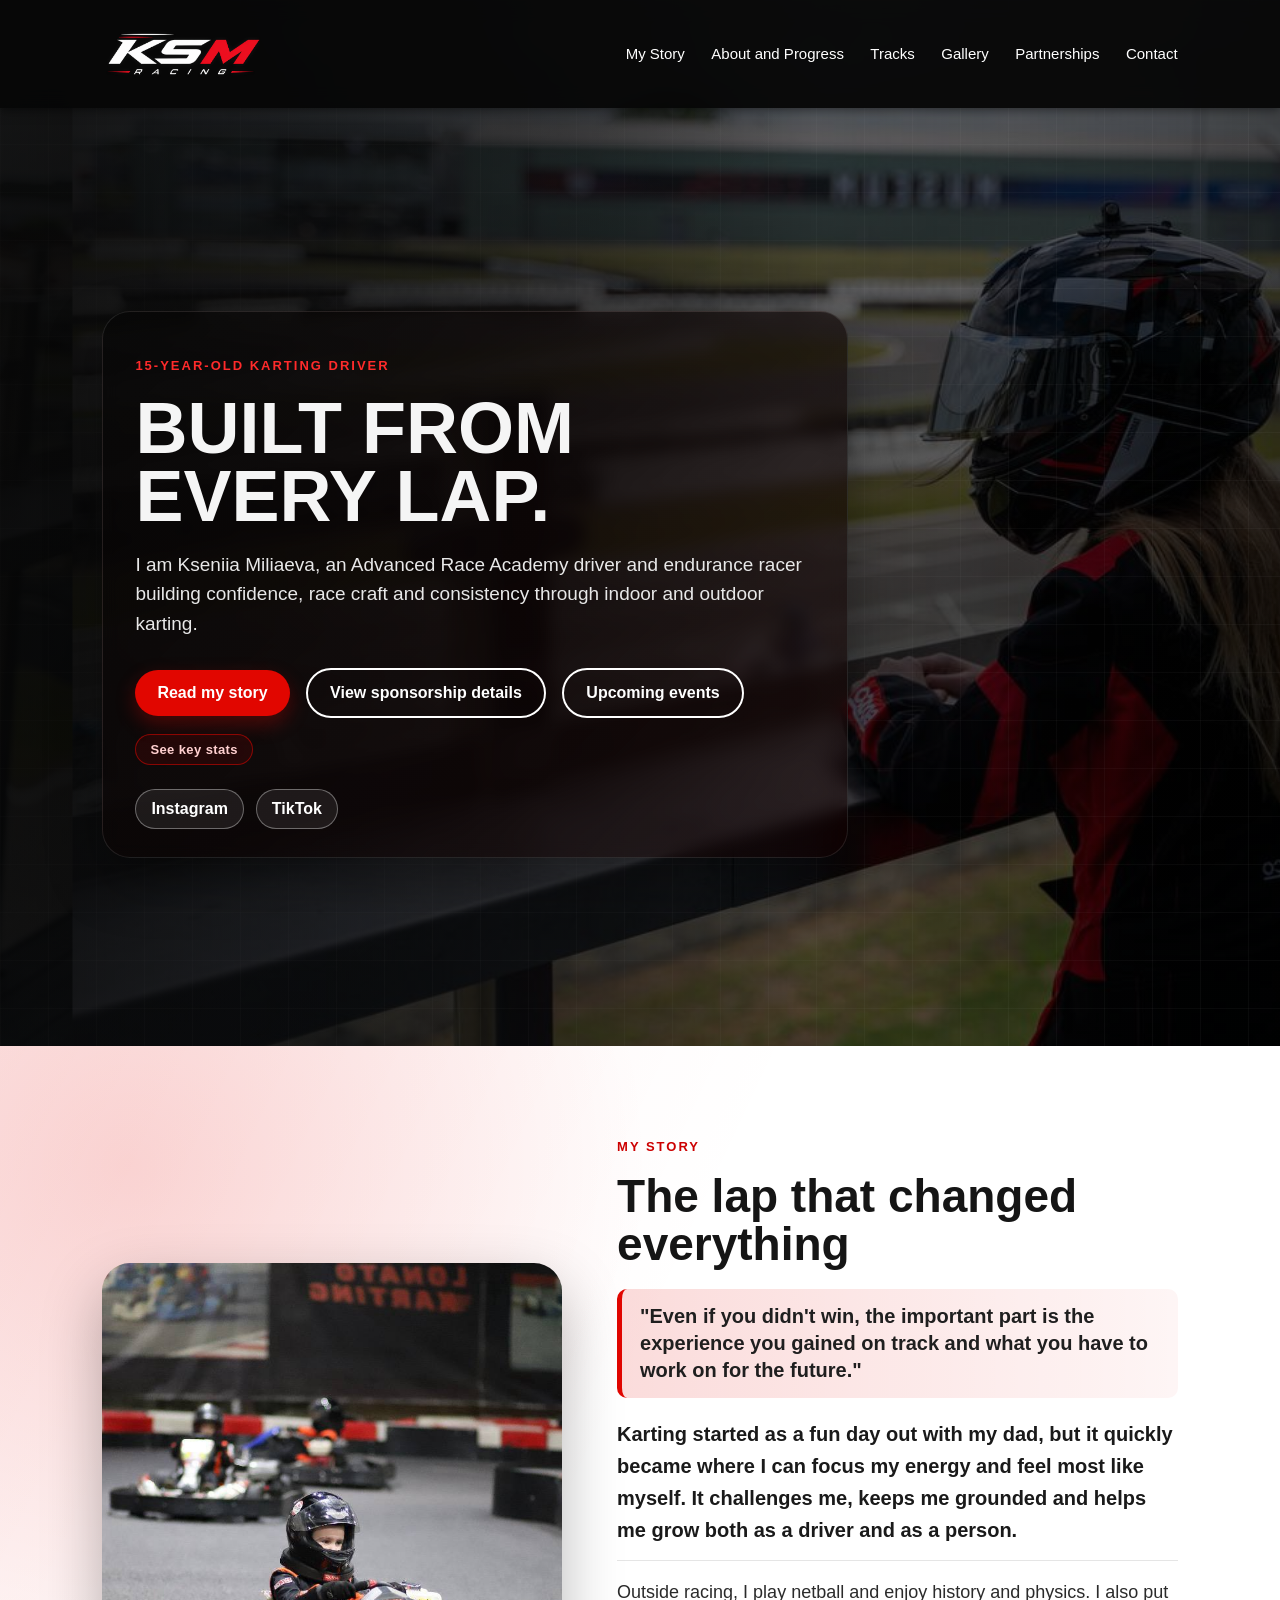
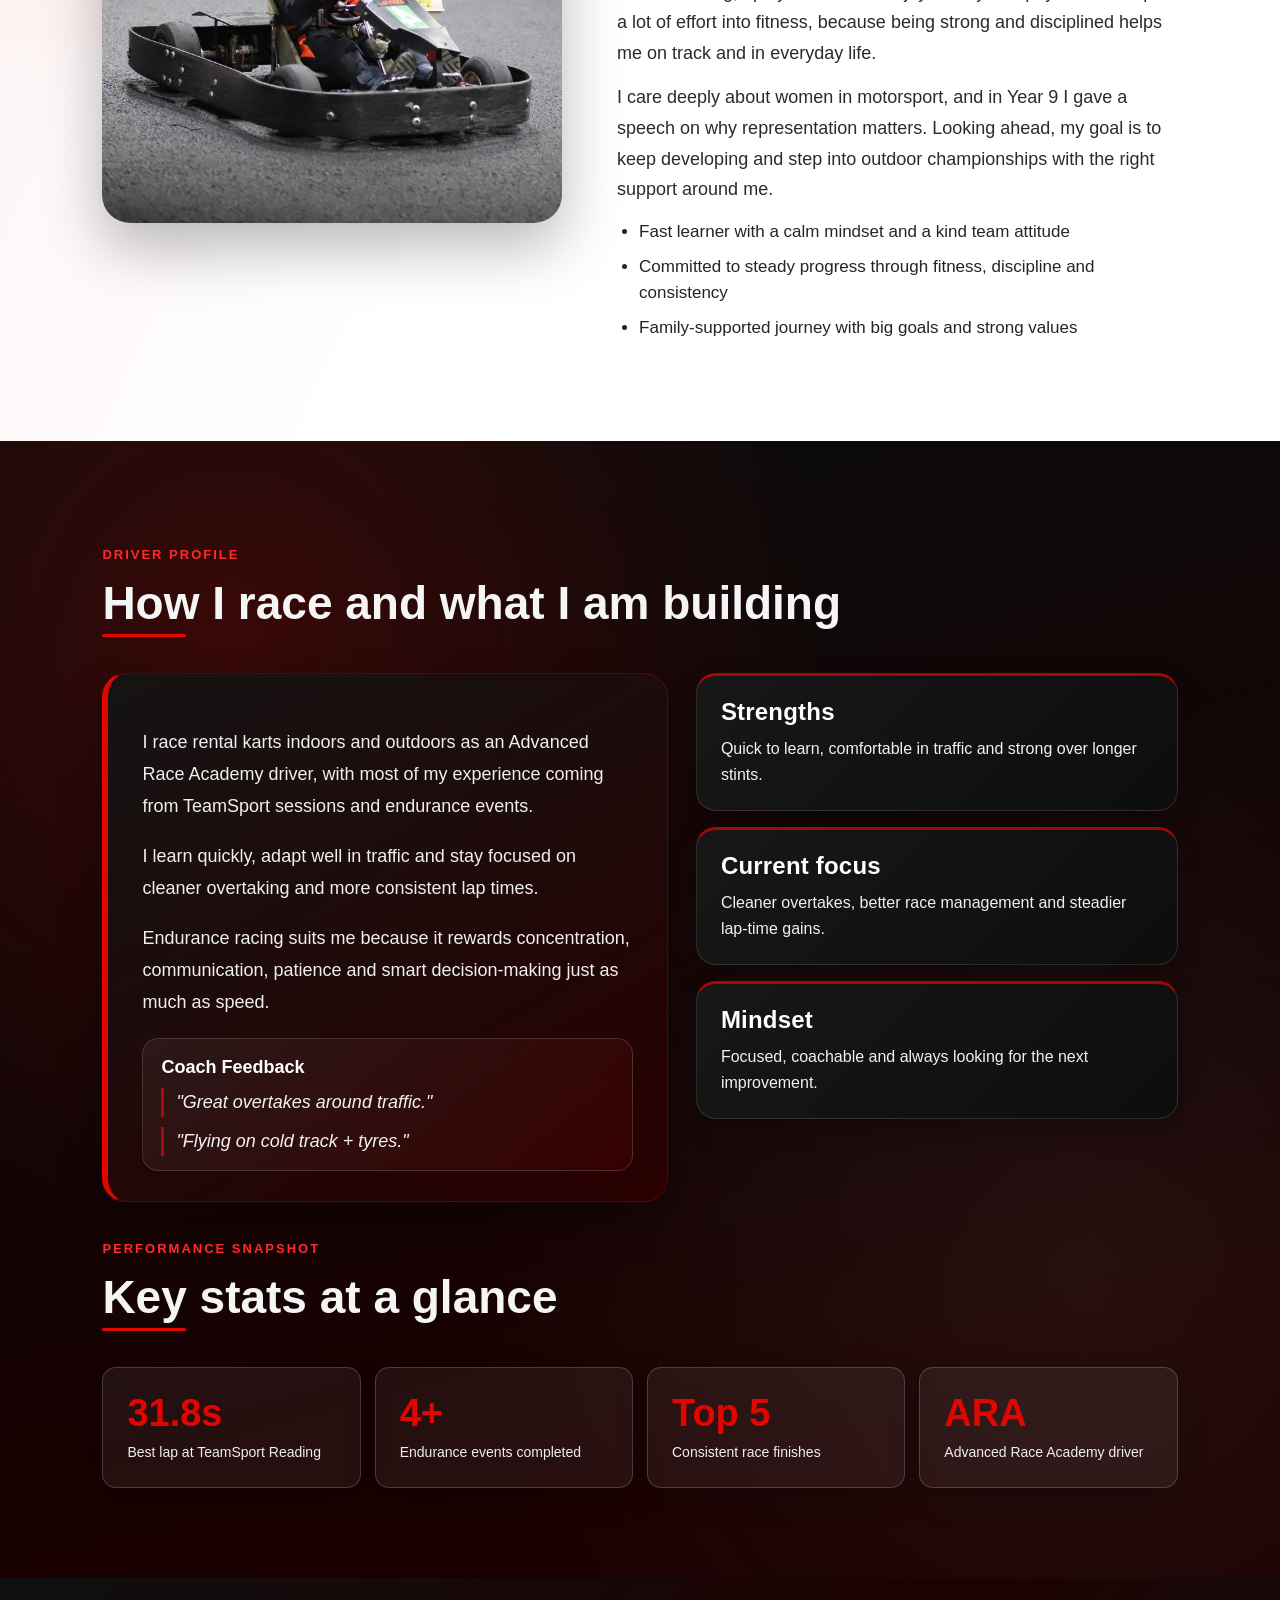
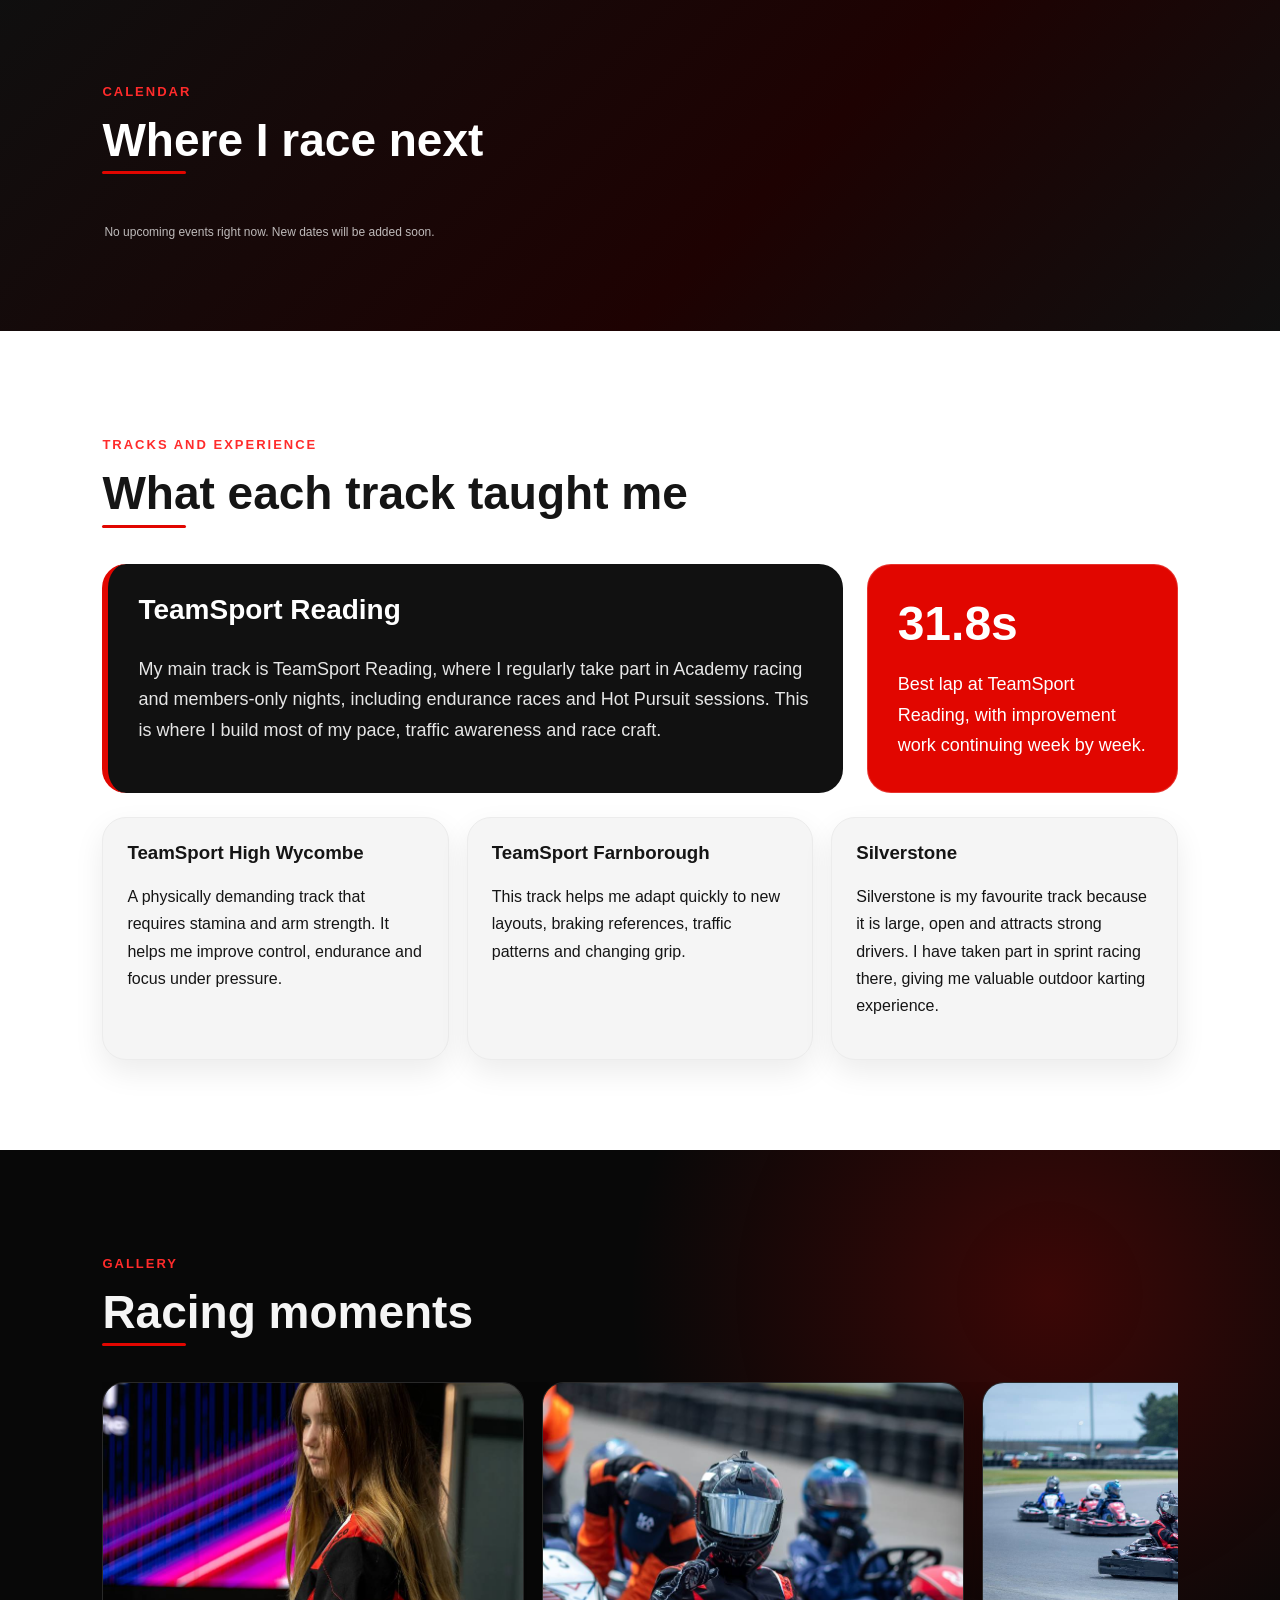
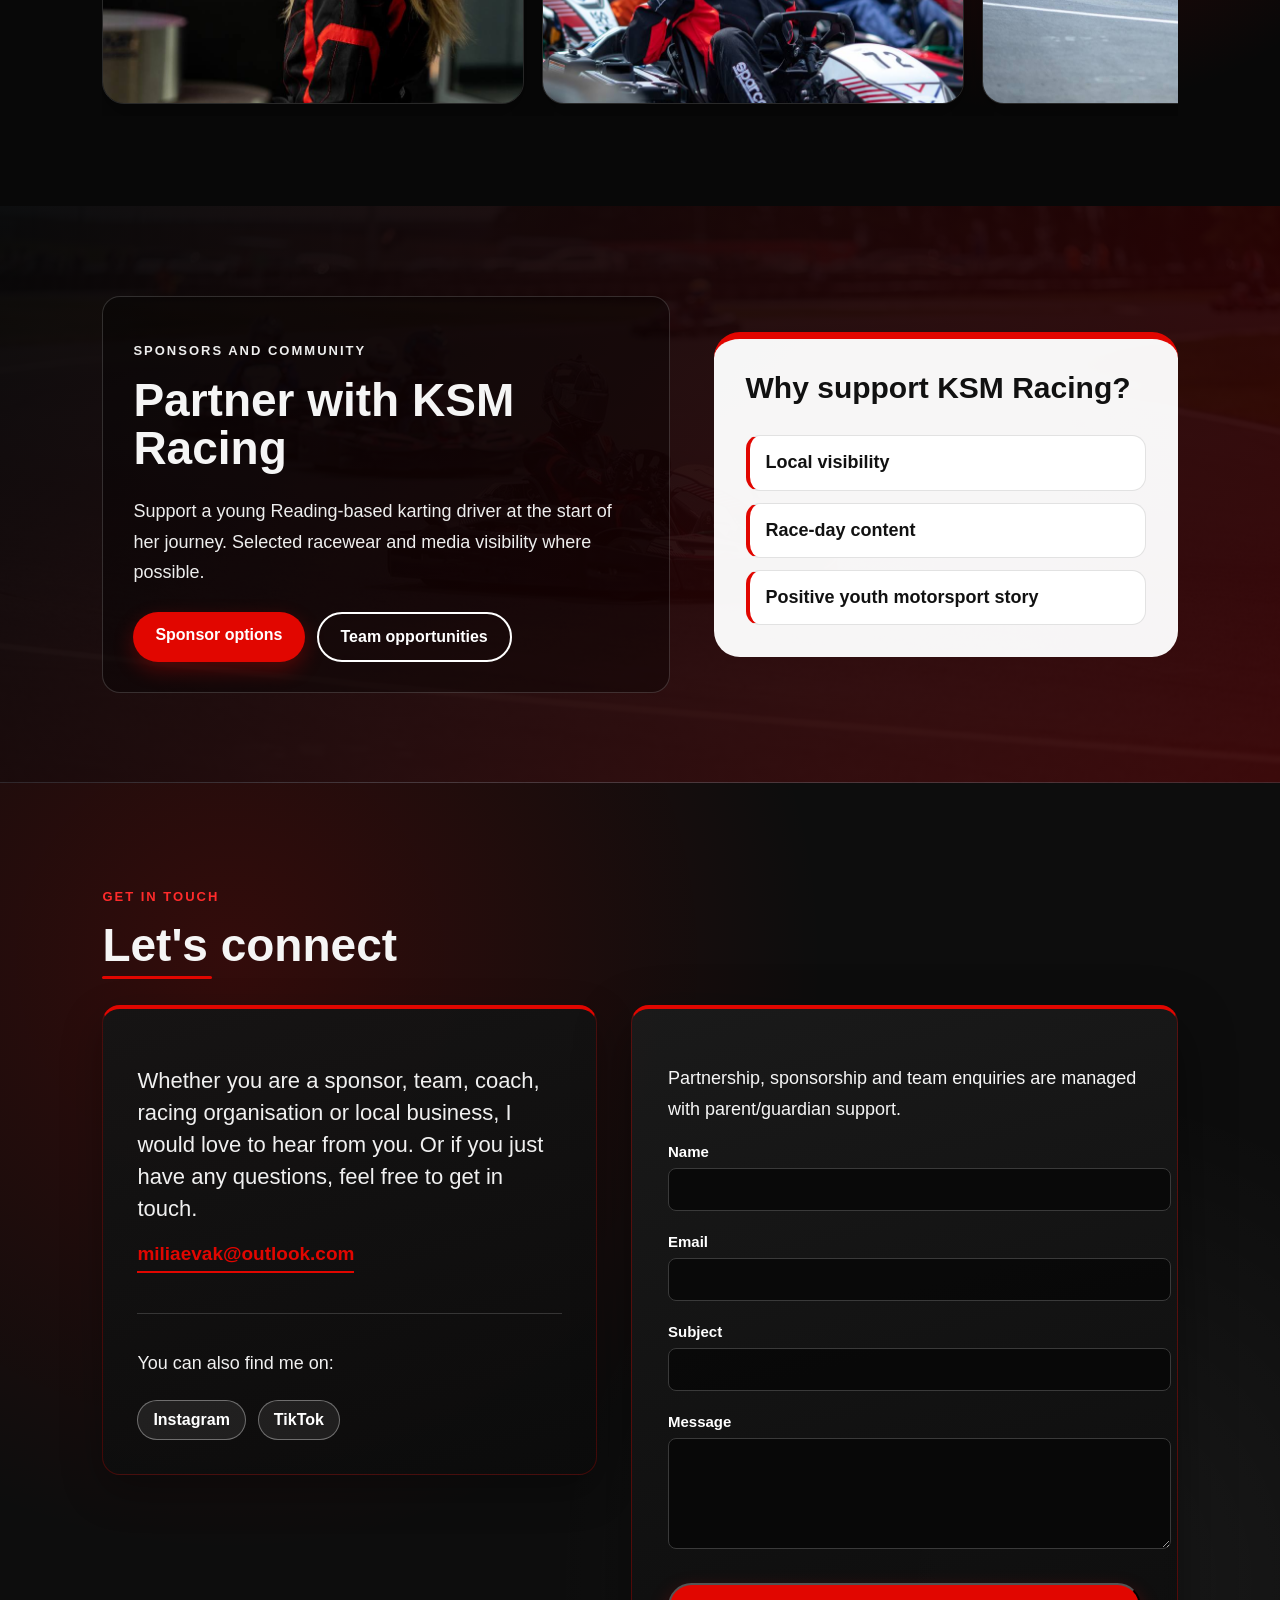
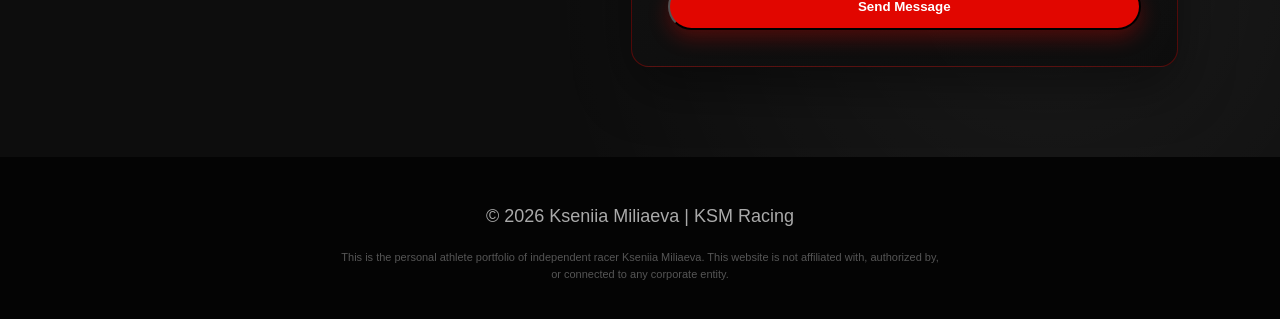
==== index.html @ 84696a50 "Add fallback stats anchor for key stats button" ====
<!DOCTYPE html>
<html lang="en">
<head>
  <meta charset="UTF-8">
  <meta name="viewport" content="width=device-width, initial-scale=1.0">
  <meta name="description" content="Kseniia Miliaeva (KSM Racing) - 15-year-old karting driver focused on race craft, endurance performance, and long-term progression.">
  <meta property="og:title" content="Kseniia Miliaeva | KSM Racing">
  <meta property="og:description" content="Advanced Race Academy driver and endurance racer. Explore story, stats, gallery, and sponsorship opportunities.">
  <meta property="og:type" content="website">
  <meta property="og:image" content="Images - Copy/racing3.jpg">
  <meta name="twitter:card" content="summary_large_image">
  <meta name="twitter:title" content="Kseniia Miliaeva | KSM Racing">
  <meta name="twitter:description" content="Advanced Race Academy driver and endurance racer.">
  <meta name="twitter:image" content="Images - Copy/racing3.jpg">
  <link rel="icon" href="image.png" type="image/png">
  <link rel="apple-touch-icon" href="image.png">
  <title>Kseniia Miliaeva | KSM Racing</title>
  <link rel="stylesheet" href="personal-style-option2.css">
</head>
<body id="top">

  <header class="hero">
    <nav class="navbar">
      <a class="logo" href="/" aria-label="Back to top">
        <img src="Images - Copy/logo.png" alt="KSM Racing logo">
      </a>

      <div class="nav-links">
        <a href="#story">My Story</a>
        <a href="#driver">About and Progress</a>
        <a href="#tracks">Tracks</a>
        <a href="#gallery">Gallery</a>
        <a href="#sponsors">Partnerships</a>
        <a href="#contact">Contact</a>
      </div>
    </nav>

    <section class="hero-inner">
      <div class="hero-copy">
        <p class="eyebrow">15-year-old karting driver</p>
        <h1>Built from every lap.</h1>

        <p class="hero-text">
          I am Kseniia Miliaeva, an Advanced Race Academy driver and endurance racer
          building confidence, race craft and consistency through indoor and outdoor karting.
        </p>

        <div class="hero-actions">
          <a href="#story" class="btn btn-red">Read my story</a>
          <a href="/sponsorship.html" class="btn btn-outline">View sponsorship details</a>
          <a href="#events" class="btn btn-outline">Upcoming events</a>
        </div>

        <a href="#driver" class="stats-scroll-hint" aria-label="Jump to key stats">
          See key stats
        </a>

        <div class="social-links">
          <a href="https://www.instagram.com/ksm.racing23?igsh=eDhnaWV0NGVzeXE%3D&amp;utm_source=qr" target="_blank" rel="noopener noreferrer">Instagram</a>
          <a href="https://vt.tiktok.com/ZSCd4XSRf/" target="_blank" rel="noopener noreferrer">TikTok</a>
        </div>
      </div>
    </section>
  </header>

  <main>

    <section id="story" class="story-section">
      <div class="story-image">
        <img src="Images - Copy/child-kart.jpg" alt="Kseniia in a go kart as a child">
      </div>

      <div class="story-text">
        <p class="section-label">My Story</p>
        <h2>The lap that changed everything</h2>

        <blockquote class="story-quote">
          "Even if you didn't win, the important part is the experience you gained on track and what you have to work on for the future."
        </blockquote>

        <p class="story-lead">
          Karting started as a fun day out with my dad, but it quickly became where I can
          focus my energy and feel most like myself. It challenges me, keeps me grounded and
          helps me grow both as a driver and as a person.
        </p>

        <p>
          Outside racing, I play netball and enjoy history and physics. I also put a lot of
          effort into fitness, because being strong and disciplined helps me on track and in
          everyday life.
        </p>

        <p>
          I care deeply about women in motorsport, and in Year 9 I gave a speech on why
          representation matters. Looking ahead, my goal is to keep developing and step into
          outdoor championships with the right support around me.
        </p>

        <ul class="story-points">
          <li>Fast learner with a calm mindset and a kind team attitude</li>
          <li>Committed to steady progress through fitness, discipline and consistency</li>
          <li>Family-supported journey with big goals and strong values</li>
        </ul>
      </div>
    </section>

    <div id="stats" aria-hidden="true"></div>

    <section id="driver" class="driver-section">
      <div class="section-heading">
        <p class="section-label">Driver Profile</p>
        <h2>How I race and what I am building</h2>
      </div>

      <div class="driver-layout">
        <div class="driver-main">
          <p>
            I race rental karts indoors and outdoors as an Advanced Race Academy driver,
            with most of my experience coming from TeamSport sessions and endurance events.
          </p>

          <p>
            I learn quickly, adapt well in traffic and stay focused on cleaner overtaking
            and more consistent lap times.
          </p>

          <p>
            Endurance racing suits me because it rewards concentration, communication,
            patience and smart decision-making just as much as speed.
          </p>

          <div class="coach-feedback">
            <h3>Coach Feedback</h3>
            <p>"Great overtakes around traffic."</p>
            <p>"Flying on cold track + tyres."</p>
          </div>
        </div>

        <div class="driver-cards">
          <div class="driver-card">
            <h3>Strengths</h3>
            <p>Quick to learn, comfortable in traffic and strong over longer stints.</p>
          </div>

          <div class="driver-card">
            <h3>Current focus</h3>
            <p>Cleaner overtakes, better race management and steadier lap-time gains.</p>
          </div>

          <div class="driver-card">
            <h3>Mindset</h3>
            <p>Focused, coachable and always looking for the next improvement.</p>
          </div>
        </div>
      </div>

      <div class="driver-stats">
        <div class="section-heading">
          <p class="section-label">Performance Snapshot</p>
          <h2>Key stats at a glance</h2>
        </div>

        <div class="stats-grid">
          <div class="stat-card">
            <span>31.8s</span>
            <p>Best lap at TeamSport Reading</p>
          </div>

          <div class="stat-card">
            <span>4+</span>
            <p>Endurance events completed</p>
          </div>

          <div class="stat-card">
            <span>Top 5</span>
            <p>Consistent race finishes</p>
          </div>

          <div class="stat-card">
            <span>ARA</span>
            <p>Advanced Race Academy driver</p>
          </div>
        </div>
      </div>

    </section>

    <section id="events" class="events-section">
      <div class="section-heading">
        <p class="section-label">Calendar</p>
        <h2>Where I race next</h2>
      </div>

      <div class="events-grid">
        <article class="event-card" data-event-date="2026-06-28">
          <p class="event-meta">28 June 2026 | TeamSport Reading</p>
          <h3>Race Academy Session</h3>
          <p>Morning session.</p>
        </article>
      </div>

      <p class="events-note">Note: Race activity is paused from late July until late August due to a busy period.</p>
    </section>

    <section id="tracks" class="tracks-section">
      <div class="section-heading">
        <p class="section-label">Tracks and Experience</p>
        <h2>What each track taught me</h2>
      </div>

      <div class="track-feature">
        <div class="track-text">
          <h3>TeamSport Reading</h3>
          <p>
            My main track is TeamSport Reading, where I regularly take part in Academy racing
            and members-only nights, including endurance races and Hot Pursuit sessions.
            This is where I build most of my pace, traffic awareness and race craft.
          </p>
        </div>

        <div class="track-highlight">
          <span>31.8s</span>
          <p>Best lap at TeamSport Reading, with improvement work continuing week by week.</p>
        </div>
      </div>

      <div class="track-grid">
        <div class="track-card">
          <h3>TeamSport High Wycombe</h3>
          <p>
            A physically demanding track that requires stamina and arm strength. It helps me
            improve control, endurance and focus under pressure.
          </p>
        </div>

        <div class="track-card">
          <h3>TeamSport Farnborough</h3>
          <p>
            This track helps me adapt quickly to new layouts, braking references,
            traffic patterns and changing grip.
          </p>
        </div>

        <div class="track-card">
          <h3>Silverstone</h3>
          <p>
            Silverstone is my favourite track because it is large, open and attracts strong
            drivers. I have taken part in sprint racing there, giving me valuable outdoor
            karting experience.
          </p>
        </div>
      </div>
    </section>

    <section id="gallery" class="gallery-section">
      <div class="section-heading">
        <p class="section-label">Gallery</p>
        <h2>Racing moments</h2>
      </div>

      <div class="gallery-shell">
        <button class="gallery-arrow gallery-arrow-left" type="button" aria-label="Previous racing photo">&#10094;</button>

        <div class="gallery-layout" id="gallery-track">
        <figure>
          <img src="Images - Copy/standing.jpg" alt="Kseniia standing in racing gear">
        </figure>

        <figure>
          <img src="Images - Copy/number-one.jpg" alt="Kseniia showing number one with visor down">
        </figure>

        <figure>
          <img src="Images - Copy/driving.jpg" alt="Kseniia driving a kart">
        </figure>

        <figure>
          <img src="Images - Copy/helmet-profile.jpg" alt="Kseniia wearing a racing helmet">
        </figure>

        <figure>
          <img src="Images - Copy/focused-kart.jpg" alt="Kseniia focused in a kart before racing">
        </figure>

        <figure>
          <img src="Images - Copy/racing3.jpg" alt="Kseniia racing on track">
        </figure>

        <figure>
          <img src="Images - Copy/on-track2.jpg" alt="Kseniia racing on track in another moment">
        </figure>

        <figure>
          <img src="Images - Copy/tyre-perspective.jpg" alt="Kseniia sitting in a kart from tyre perspective">
        </figure>

        </div>

        <button class="gallery-arrow gallery-arrow-right" type="button" aria-label="Next racing photo">&#10095;</button>
      </div>
    </section>

    <div id="gallery-lightbox" class="lightbox" hidden aria-hidden="true">
      <button id="lightbox-close" class="lightbox-close" type="button" aria-label="Close photo view">&times;</button>
      <button id="lightbox-prev" class="lightbox-nav lightbox-prev" type="button" aria-label="Previous photo">&#10094;</button>
      <img id="lightbox-image" src="" alt="Expanded gallery photo">
      <button id="lightbox-next" class="lightbox-nav lightbox-next" type="button" aria-label="Next photo">&#10095;</button>
    </div>

    <section id="sponsors" class="sponsor-section">
      <div class="sponsor-text">
        <p class="section-label">Sponsors and Community</p>
        <h2>Partner with KSM Racing</h2>

        <p>
          Support a young Reading-based karting driver at the start of her journey.
          Selected racewear and media visibility where possible.
        </p>

        <div class="sponsor-actions">
          <a href="/sponsorship.html" class="btn btn-red">Sponsor options</a>
          <a href="/team-info.html" class="btn btn-outline">Team opportunities</a>
        </div>
      </div>

      <div class="sponsor-benefits">
        <h3>Why support KSM Racing?</h3>
        <div class="supporter-cards">
          <article class="supporter-card">Local visibility</article>
          <article class="supporter-card">Race-day content</article>
          <article class="supporter-card">Positive youth motorsport story</article>
        </div>
      </div>
    </section>

    <section id="contact" class="contact-section">
      <div class="section-heading">
        <p class="section-label">Get in touch</p>
        <h2>Let's connect</h2>
      </div>

      <div class="contact-container">
        <div class="contact-info">
          <p>Whether you are a sponsor, team, coach, racing organisation or local business, I would love to hear from you. Or if you just have any questions, feel free to get in touch.</p>
          <a href="mailto:miliaevak@outlook.com" class="email-link">miliaevak@outlook.com</a>
          
          <div class="contact-social">
            <p>You can also find me on:</p>
            <div class="social-links">
              <a href="https://www.instagram.com/ksm.racing23?igsh=eDhnaWV0NGVzeXE%3D&amp;utm_source=qr" target="_blank" rel="noopener noreferrer">Instagram</a>
              <a href="https://vt.tiktok.com/ZSCd4XSRf/" target="_blank" rel="noopener noreferrer">TikTok</a>
            </div>
          </div>
        </div>

        <form class="contact-form" action="https://formsubmit.co/miliaevak@outlook.com" method="POST">
          <p>Partnership, sponsorship and team enquiries are managed with parent/guardian support.</p>
          <input type="hidden" name="_subject" value="New message from KSM Racing website">
          <input type="hidden" name="_template" value="table">
          <input type="hidden" id="form-next" name="_next" value="">
          <input type="text" name="_honey" tabindex="-1" autocomplete="off" style="display:none;">

          <div class="form-group">
            <label for="name">Name</label>
            <input type="text" id="name" name="name" required>
          </div>

          <div class="form-group">
            <label for="email">Email</label>
            <input type="email" id="email" name="email" required>
          </div>

          <div class="form-group">
            <label for="subject">Subject</label>
            <input type="text" id="subject" name="subject" required>
          </div>

          <div class="form-group">
            <label for="message">Message</label>
            <textarea id="message" name="message" rows="5" required></textarea>
          </div>

          <button type="submit" class="btn btn-red">Send Message</button>

          <p id="contact-success" class="form-success" hidden>
            Thank you for reaching out. Your message has been received, and I will get back to you as soon as possible.
          </p>
        </form>
      </div>
    </section>

  </main>

  <footer>
    <p>© 2026 Kseniia Miliaeva | KSM Racing</p>
    <p class="footer-disclaimer">This is the personal athlete portfolio of independent racer Kseniia Miliaeva. This website is not affiliated with, authorized by, or connected to any corporate entity.</p>
  </footer>

  <script>
    const galleryTrack = document.getElementById("gallery-track");
    const galleryShell = document.querySelector(".gallery-shell");
    const prevArrow = document.querySelector(".gallery-arrow-left");
    const nextArrow = document.querySelector(".gallery-arrow-right");
    let galleryArrowsIdle = false;
    let galleryArrowHideTimer = null;

    function scheduleGalleryArrowHide() {
      if (galleryArrowHideTimer) {
        clearTimeout(galleryArrowHideTimer);
      }

      galleryArrowHideTimer = setTimeout(() => {
        galleryArrowsIdle = true;
        updateGalleryArrows();
      }, 1000);
    }

    function wakeGalleryArrows() {
      galleryArrowsIdle = false;
      updateGalleryArrows();
      scheduleGalleryArrowHide();
    }

    function updateGalleryArrows() {
      if (!galleryTrack) {
        return;
      }

      const maxScrollLeft = Math.max(0, galleryTrack.scrollWidth - galleryTrack.clientWidth);
      const noOverflow = maxScrollLeft <= 2;
      const nearStart = galleryTrack.scrollLeft <= 2;
      const nearEnd = galleryTrack.scrollLeft >= maxScrollLeft - 2;
      const hideForIdle = galleryArrowsIdle;

      if (prevArrow) {
        const hidePrev = hideForIdle || noOverflow || nearStart;
        prevArrow.hidden = hidePrev;
        prevArrow.disabled = hidePrev;
      }

      if (nextArrow) {
        const hideNext = hideForIdle || noOverflow || nearEnd;
        nextArrow.hidden = hideNext;
        nextArrow.disabled = hideNext;
      }
    }

    function scrollGallery(direction) {
      if (!galleryTrack) {
        return;
      }

      const card = galleryTrack.querySelector("figure");
      const cardWidth = card ? card.offsetWidth : 320;
      const gap = 18;
      galleryTrack.scrollBy({
        left: direction * (cardWidth + gap),
        behavior: "smooth"
      });
    }

    if (prevArrow) {
      prevArrow.addEventListener("click", () => {
        wakeGalleryArrows();
        scrollGallery(-1);
      });
    }

    if (nextArrow) {
      nextArrow.addEventListener("click", () => {
        wakeGalleryArrows();
        scrollGallery(1);
      });
    }

    if (galleryTrack) {
      galleryTrack.addEventListener("scroll", wakeGalleryArrows, { passive: true });
      window.addEventListener("resize", updateGalleryArrows);
      window.addEventListener("load", updateGalleryArrows);
      requestAnimationFrame(updateGalleryArrows);
    }

    if (galleryShell) {
      galleryShell.addEventListener("mousemove", wakeGalleryArrows);
      galleryShell.addEventListener("touchstart", wakeGalleryArrows, { passive: true });
      galleryShell.addEventListener("focusin", wakeGalleryArrows);
      galleryShell.addEventListener("mouseleave", scheduleGalleryArrowHide);
      scheduleGalleryArrowHide();
    }

    // Gallery lightbox
    const galleryImages = Array.from(document.querySelectorAll("#gallery-track img"));
    const lightbox = document.getElementById("gallery-lightbox");
    const lightboxImage = document.getElementById("lightbox-image");
    const lightboxPrev = document.getElementById("lightbox-prev");
    const lightboxNext = document.getElementById("lightbox-next");
    const lightboxClose = document.getElementById("lightbox-close");
    let activeLightboxIndex = 0;

    function showLightboxImage(index) {
      if (!galleryImages.length) {
        return;
      }

      const total = galleryImages.length;
      activeLightboxIndex = (index + total) % total;
      const activeImage = galleryImages[activeLightboxIndex];
      lightboxImage.src = activeImage.src;
      lightboxImage.alt = activeImage.alt;
    }

    function openLightbox(index) {
      if (!lightbox) {
        return;
      }

      showLightboxImage(index);
      lightbox.hidden = false;
      lightbox.setAttribute("aria-hidden", "false");
      document.body.style.overflow = "hidden";
    }

    function closeLightbox() {
      if (!lightbox) {
        return;
      }

      lightbox.hidden = true;
      lightbox.setAttribute("aria-hidden", "true");
      document.body.style.overflow = "";
    }

    galleryImages.forEach((img, index) => {
      img.style.cursor = "zoom-in";
      img.addEventListener("click", () => openLightbox(index));
    });

    if (lightboxPrev) {
      lightboxPrev.addEventListener("click", () => showLightboxImage(activeLightboxIndex - 1));
    }

    if (lightboxNext) {
      lightboxNext.addEventListener("click", () => showLightboxImage(activeLightboxIndex + 1));
    }

    if (lightboxClose) {
      lightboxClose.addEventListener("click", closeLightbox);
    }

    if (lightbox) {
      lightbox.addEventListener("click", (event) => {
        if (event.target === lightbox) {
          closeLightbox();
        }
      });
    }

    document.addEventListener("keydown", (event) => {
      if (!lightbox || lightbox.hidden) {
        return;
      }

      if (event.key === "Escape") {
        closeLightbox();
      } else if (event.key === "ArrowLeft") {
        showLightboxImage(activeLightboxIndex - 1);
      } else if (event.key === "ArrowRight") {
        showLightboxImage(activeLightboxIndex + 1);
      }
    });

    // Path-based SPA routing
    const navLinks = document.querySelectorAll('.nav-links a');
    const sections = document.querySelectorAll('section[id]');

    const pathToSection = {
      '/about':     'story',
      '/results':   'stats',
      '/calendar':  'events',
      '/gallery':   'gallery',
      '/sponsors':  'sponsors',
      '/contact':   'contact',
    };

    const sectionToPath = {
      'story':   '/about',
      'driver':  '/about',
      'stats':   '/results',
      'events':  '/calendar',
      'tracks':  '/calendar',
      'gallery': '/gallery',
      'sponsors': '/sponsors',
      'contact': '/contact',
    };

    function updateActiveNavLink(path) {
      navLinks.forEach(link => {
        link.classList.toggle('active', link.getAttribute('href') === path);
      });
    }

    // On load: scroll to section matching current path
    const initPath = window.location.pathname.replace(/\/$/, '') || '/';
    const initSectionId = pathToSection[initPath];
    const navEntry = performance.getEntriesByType('navigation')[0];
    const isReload = navEntry && navEntry.type === 'reload';

    if (initSectionId && !isReload && !window.location.hash && window.scrollY < 20) {
      const initEl = document.getElementById(initSectionId);
      if (initEl) { setTimeout(() => initEl.scrollIntoView({ behavior: 'smooth' }), 120); }
    }
    updateActiveNavLink(initPath);

    // Intercept internal path link clicks for smooth in-page navigation
    let activePath = initPath;
    document.querySelectorAll('a[href^="/"]').forEach(link => {
      const href = link.getAttribute('href');
      if (href === '/' || pathToSection[href] !== undefined) {
        link.addEventListener('click', e => {
          e.preventDefault();
          activePath = href;
          history.pushState({}, '', href);
          const sid = pathToSection[href];
          if (sid) {
            document.getElementById(sid)?.scrollIntoView({ behavior: 'smooth' });
          } else {
            window.scrollTo({ top: 0, behavior: 'smooth' });
          }
          updateActiveNavLink(href);
        });
      }
    });

    function getCurrentSectionId() {
      if (!sections.length) {
        return '';
      }

      const scrollY = window.scrollY;
      const viewportHeight = window.innerHeight;
      const docBottom = scrollY + viewportHeight;
      const pageBottom = document.documentElement.scrollHeight - 2;

      // Keep the final section active when the user is near the page bottom.
      if (docBottom >= pageBottom) {
        return sections[sections.length - 1].getAttribute('id') || '';
      }

      const probeY = scrollY + viewportHeight * 0.35;
      let currentSection = '';
      sections.forEach(section => {
        if (probeY >= section.offsetTop) {
          currentSection = section.getAttribute('id');
        }
      });

      return currentSection;
    }

    function syncPathWithScroll() {
      const currentSection = getCurrentSectionId();
      const newPath = sectionToPath[currentSection] || '/';

      if (newPath !== activePath) {
        activePath = newPath;
        updateActiveNavLink(newPath);
      }
    }

    // On scroll: update URL and active nav link
    window.addEventListener('scroll', syncPathWithScroll, { passive: true });
    window.addEventListener('resize', syncPathWithScroll);
    setTimeout(syncPathWithScroll, 220);

    // Hide past events automatically based on data-event-date (YYYY-MM-DD)
    const eventsSection = document.getElementById("events");
    const eventCards = Array.from(document.querySelectorAll(".event-card[data-event-date]"));

    if (eventsSection && eventCards.length) {
      const today = new Date();
      today.setHours(0, 0, 0, 0);
      let visibleEvents = 0;

      eventCards.forEach((card) => {
        const dateValue = card.getAttribute("data-event-date");
        const eventDate = dateValue ? new Date(dateValue + "T23:59:59") : null;

        if (!eventDate || Number.isNaN(eventDate.getTime()) || eventDate < today) {
          card.remove();
          return;
        }

        visibleEvents += 1;
      });

      if (visibleEvents === 0) {
        const eventsNote = eventsSection.querySelector(".events-note");
        if (eventsNote) {
          eventsNote.textContent = "No upcoming events right now. New dates will be added soon.";
        }
      }
    }

    // Contact form return URL and in-page success message
    const nextInput = document.getElementById("form-next");
    const successNotice = document.getElementById("contact-success");
    const contactForm = document.querySelector(".contact-form");

    if (nextInput) {
      const baseUrl = window.location.href.split("#")[0].split("?")[0];
      nextInput.value = baseUrl + "?sent=1#contact";
    }

    const params = new URLSearchParams(window.location.search);
    if (params.get("sent") === "1" && successNotice) {
      successNotice.hidden = false;

      if (contactForm) {
        contactForm.reset();
      }

      if (window.history.replaceState) {
        window.history.replaceState({}, document.title, "/contact#contact");
      }
    }

  </script>

</body>
</html>
---- personal-style-option2.css ----
:root {
  --bg-dark: #070707;
  --accent-red: #e10600;
  --accent-red-soft: #ff2b2b;
}

body {
  margin: 0;
  font-family: Arial, sans-serif;
  background-color: var(--bg-dark);
  color: #f5f5f5;
}

html {
  scroll-behavior: smooth;
}

img {
  max-width: 100%;
}

.hero {
  min-height: 100vh;
  padding: 26px 8%;
  padding-top: 120px;
  background-color: #070707;
  position: relative;
  overflow: hidden;
}

.hero::before {
  content: "";
  position: absolute;
  inset: -36px;
  background:
    linear-gradient(90deg, rgba(0, 0, 0, 0.84), rgba(0, 0, 0, 0.48), rgba(0, 0, 0, 0.78)),
    url("Images - Copy/watching.jpg");
  background-size: cover;
  background-position: calc(100% - 160px) 38%;
  transform: scaleX(-1.1);
  z-index: 0;
  pointer-events: none;
}

.hero::after {
  content: "";
  position: absolute;
  inset: 0;
  background:
    radial-gradient(150% 150% at -14% 50%, rgba(7, 7, 7, 0.82) 0%, rgba(7, 7, 7, 0.64) 24%, rgba(7, 7, 7, 0.42) 46%, rgba(7, 7, 7, 0.2) 62%, rgba(7, 7, 7, 0.06) 74%, rgba(7, 7, 7, 0) 88%),
    linear-gradient(108deg, rgba(7, 7, 7, 0.2) 0%, rgba(7, 7, 7, 0.1) 22%, rgba(7, 7, 7, 0) 52%),
    linear-gradient(rgba(255, 255, 255, 0.035) 1px, transparent 1px),
    linear-gradient(90deg, rgba(255, 255, 255, 0.035) 1px, transparent 1px);
  background-size: auto, auto, 48px 48px, 48px 48px;
  pointer-events: none;
}

.navbar,
.hero-inner {
  position: relative;
  z-index: 1;
}

.navbar {
  display: flex;
  justify-content: space-between;
  align-items: center;
  position: fixed;
  top: 0;
  left: 0;
  right: 0;
  width: 100%;
  padding: 26px 8%;
  background-color: rgba(7, 7, 7, 0.95);
  backdrop-filter: blur(10px);
  z-index: 100;
  box-shadow: 0 2px 10px rgba(0, 0, 0, 0.5);
  box-sizing: border-box;
}

.logo {
  display: flex;
  align-items: center;
  justify-content: center;
  min-height: 56px;
}

.logo,
.logo:hover,
.logo:focus {
  text-decoration: none;
}

.logo img {
  display: block;
  width: auto;
  height: 52px;
  max-width: 184px;
  object-fit: contain;
  filter: drop-shadow(0 1px 1px rgba(0, 0, 0, 0.45)) drop-shadow(0 0 2px rgba(255, 255, 255, 0.08));
}

.nav-links a {
  color: white;
  text-decoration: none;
  margin-left: 22px;
  font-size: 15px;
  transition: color 0.3s ease;
}

.nav-links a:hover,
.nav-links a.active {
  color: #ff2b2b;
}

.hero-inner {
  display: grid;
  grid-template-columns: minmax(0, 1fr);
  gap: 0;
  align-items: end;
  min-height: 82vh;
}

.eyebrow,
.section-label {
  color: #ff2b2b;
  text-transform: uppercase;
  letter-spacing: 2px;
  font-weight: bold;
  font-size: 13px;
}

h1 {
  font-size: 72px;
  line-height: 0.94;
  margin: 18px 0;
  text-transform: uppercase;
  max-width: 760px;
}

.hero-text {
  font-size: 19px;
  line-height: 1.55;
  color: #e8e8e8;
  max-width: 720px;
}

.hero-copy {
  max-width: 680px;
  padding: 30px 32px 28px;
  border-radius: 28px;
  background: linear-gradient(135deg, rgba(6, 6, 6, 0.72), rgba(20, 0, 0, 0.5));
  border: 1px solid rgba(255, 255, 255, 0.1);
  box-shadow: 0 22px 54px rgba(0, 0, 0, 0.34);
  backdrop-filter: blur(8px);
}

.hero-actions {
  margin-top: 30px;
}

.btn {
  display: inline-block;
  border-radius: 999px;
  padding: 14px 22px;
  margin-right: 12px;
  text-decoration: none;
  font-weight: bold;
  transition: transform 0.2s ease, background-color 0.2s ease, box-shadow 0.2s ease;
}

.btn:hover {
  transform: scale(1.08);
}

.btn-red {
  background-color: var(--accent-red);
  color: #ffffff;
  box-shadow: 0 8px 20px rgba(225, 6, 0, 0.3);
}

.btn-outline {
  color: #ffffff;
  border: 2px solid #ffffff;
}

.btn-red:hover {
  background-color: var(--accent-red-soft);
  box-shadow: 0 12px 28px rgba(225, 6, 0, 0.5);
}

.btn-outline:hover {
  background-color: #ffffff;
  color: #080808;
}

.social-links {
  display: flex;
  flex-wrap: wrap;
  gap: 12px;
  margin-top: 24px;
}

.social-links a {
  color: #ffffff;
  text-decoration: none;
  border: 1px solid rgba(255, 255, 255, 0.35);
  padding: 10px 15px;
  border-radius: 999px;
  background-color: rgba(255, 255, 255, 0.08);
  font-weight: bold;
}

.social-links a:hover {
  background-color: #e10600;
  border-color: #e10600;
}

.stats-band {
  padding: 70px 8%;
  background:
    linear-gradient(135deg, #0d0d0d, #220000);
  color: #ffffff;
  border-top: 4px solid #e10600;
}

.stats-intro {
  max-width: 820px;
  margin-bottom: 26px;
}

.stats-intro h2 {
  margin: 8px 0 0;
  font-size: 38px;
  line-height: 1.1;
}

.stats-grid {
  display: grid;
  grid-template-columns: repeat(4, 1fr);
  gap: 14px;
}

.stat-card {
  padding: 24px;
  border: 1px solid rgba(255, 255, 255, 0.18);
  background-color: rgba(255, 255, 255, 0.06);
  border-radius: 14px;
  box-shadow: 0 10px 30px rgba(0, 0, 0, 0.24);
  transition: transform 0.25s ease, border-color 0.25s ease;
}

.stat-card:hover {
  transform: translateY(-4px);
  border-color: rgba(225, 6, 0, 0.55);
}

.driver-stats {
  margin-top: 36px;
}

.driver-stats .stats-grid {
  margin-top: 4px;
}

.driver-stats .stat-card span {
  display: block;
  color: #e10600;
  font-size: 38px;
  font-weight: bold;
  min-height: 42px;
}

.driver-stats .stat-card p {
  margin: 8px 0 0;
  font-size: 14px;
  line-height: 1.4;
  color: #efefef;
}

.stats-band span {
  display: block;
  color: #e10600;
  font-size: 38px;
  font-weight: bold;
  min-height: 42px;
}

.stats-band p {
  margin: 8px 0 0;
  font-size: 14px;
  line-height: 1.4;
  color: #efefef;
}

.story-section,
.driver-section,
.tracks-section,
.events-section,
.gallery-section,
.sponsor-section,
.contact-section {
  padding: 90px 8%;
}

.events-section {
  background:
    linear-gradient(135deg, #0f0f0f, #1e0202 60%, #101010);
  color: #ffffff;
}

.events-grid {
  display: grid;
  grid-template-columns: repeat(3, 1fr);
  gap: 18px;
}

.event-card {
  border-radius: 20px;
  padding: 22px;
  background: rgba(255, 255, 255, 0.06);
  border: 1px solid rgba(255, 255, 255, 0.2);
  box-shadow: 0 12px 30px rgba(0, 0, 0, 0.22);
  transition: transform 0.25s ease, border-color 0.25s ease;
}

.event-card:hover {
  transform: translateY(-6px);
  border-color: rgba(225, 6, 0, 0.55);
}

.event-meta {
  margin: 0 0 8px;
  color: #ff7b7b;
  font-size: 13px;
  text-transform: uppercase;
  letter-spacing: 1px;
  font-weight: bold;
}

.event-card h3 {
  margin: 0 0 8px;
  font-size: 24px;
}

.event-card p {
  margin: 0;
  color: #efefef;
  line-height: 1.5;
}

.events-note {
  margin: 14px 2px 0;
  color: rgba(255, 255, 255, 0.72);
  font-size: 12px;
  line-height: 1.4;
}

.tracks-section {
  background-color: #ffffff;
  color: #151515;
}

.track-feature {
  display: grid;
  grid-template-columns: 1fr 0.42fr;
  gap: 24px;
  margin-bottom: 24px;
}

.track-text,
.track-highlight,
.track-card {
  border-radius: 24px;
}

.track-text {
  background-color: #111111;
  color: #ffffff;
  padding: 30px;
  border-left: 6px solid #e10600;
  transition: transform 0.25s ease, box-shadow 0.25s ease, border-color 0.25s ease;
}

.track-text h3 {
  margin-top: 0;
  font-size: 28px;
}

.track-text p {
  color: #e6e6e6;
}

.track-highlight {
  background-color: #e10600;
  color: #ffffff;
  padding: 30px;
  display: flex;
  flex-direction: column;
  justify-content: center;
  border: 1px solid rgba(255, 255, 255, 0.18);
  transition: transform 0.25s ease, box-shadow 0.25s ease, border-color 0.25s ease;
}

.track-text:hover,
.track-highlight:hover {
  transform: translateY(-6px);
  box-shadow: 0 18px 34px rgba(0, 0, 0, 0.2);
}

.track-text:hover {
  border-left-color: #ff2b2b;
}

.track-highlight:hover {
  border-color: rgba(255, 255, 255, 0.35);
}

.track-highlight span {
  font-size: 48px;
  font-weight: bold;
}

.track-highlight p {
  margin-bottom: 0;
}

.track-grid {
  display: grid;
  grid-template-columns: repeat(3, 1fr);
  gap: 18px;
}

.track-card {
  background-color: #f5f5f5;
  border: 1px solid #ececec;
  padding: 24px;
  box-shadow: 0 12px 30px rgba(0, 0, 0, 0.08);
  transition: transform 0.25s ease, box-shadow 0.25s ease, border-color 0.25s ease;
}

.track-card:hover {
  transform: translateY(-6px);
  border-color: rgba(225, 6, 0, 0.35);
  box-shadow: 0 18px 34px rgba(0, 0, 0, 0.14);
}

.track-card h3 {
  margin-top: 0;
}

.track-card p {
  font-size: 16px;
}

.story-section {
  display: grid;
  grid-template-columns: 0.82fr 1fr;
  gap: 55px;
  align-items: center;
  background:
    radial-gradient(circle at 10% 12%, rgba(225, 6, 0, 0.14), transparent 36%),
    linear-gradient(115deg, rgba(225, 6, 0, 0.06), transparent 46%),
    #ffffff;
  color: #151515;
  position: relative;
  overflow: hidden;
}

.story-image {
  position: relative;
  border-radius: 28px;
  overflow: hidden;
  box-shadow: 0 24px 60px rgba(0, 0, 0, 0.28);
}

.story-image img {
  width: 100%;
  height: 560px;
  object-fit: cover;
  object-position: center;
  display: block;
}

.story-text h2 {
  margin-bottom: 20px;
}

.story-quote {
  margin: 2px 0 20px;
  padding: 14px 18px;
  border-left: 5px solid #e10600;
  border-radius: 10px;
  background: linear-gradient(90deg, rgba(225, 6, 0, 0.14), rgba(225, 6, 0, 0.04));
  color: #1f1f1f;
  font-size: 20px;
  line-height: 1.35;
  font-weight: 700;
}

.story-text p {
  margin: 0 0 14px;
  max-width: 62ch;
  color: #2b2b2b;
}

.story-text .story-lead {
  font-size: 20px;
  line-height: 1.6;
  font-weight: 600;
  color: #1a1a1a;
  margin-bottom: 16px;
  padding-bottom: 14px;
  border-bottom: 1px solid rgba(0, 0, 0, 0.1);
}


.story-points {
  margin: 14px 0 0;
  padding-left: 22px;
}

.story-points li {
  margin-bottom: 10px;
  color: #252525;
  font-size: 17px;
  line-height: 1.5;
}

h2 {
  font-size: 46px;
  line-height: 1.05;
  margin: 12px 0 24px;
}

p {
  font-size: 18px;
  line-height: 1.7;
}

.driver-section {
  position: relative;
  background:
    radial-gradient(circle at 18% 16%, rgba(225, 6, 0, 0.2), transparent 42%),
    radial-gradient(circle at 85% 75%, rgba(255, 255, 255, 0.06), transparent 45%),
    linear-gradient(165deg, #0b0b0b 8%, #1a0000 82%);
  overflow: hidden;
}

.driver-section > * {
  position: relative;
  z-index: 1;
}

.section-heading {
  max-width: 850px;
  margin-bottom: 36px;
}

.section-heading h2 {
  position: relative;
  padding-bottom: 10px;
}

.section-heading h2::after {
  content: "";
  position: absolute;
  left: 0;
  bottom: 0;
  width: 84px;
  height: 3px;
  background-color: var(--accent-red);
  border-radius: 999px;
}

.story-text .section-label {
  color: #cc0000;
}

.driver-layout {
  display: grid;
  grid-template-columns: minmax(0, 1.08fr) minmax(0, 0.92fr);
  gap: 28px;
  align-items: stretch;
}

.stats-scroll-hint {
  display: inline-flex;
  align-items: center;
  justify-content: center;
  margin: 34px auto 0;
  text-decoration: none;
  color: #ffd0d0;
  font-weight: 600;
  font-size: 13px;
  letter-spacing: 0.4px;
  border: 1px solid rgba(225, 6, 0, 0.55);
  border-radius: 999px;
  padding: 7px 14px;
  background-color: rgba(225, 6, 0, 0.1);
  transition: background-color 0.25s ease, border-color 0.25s ease, color 0.25s ease;
}

.stats-scroll-hint:hover {
  color: #ffffff;
  background-color: rgba(225, 6, 0, 0.22);
  border-color: #e10600;
}

.hero-copy .stats-scroll-hint {
  margin: 16px 0 0;
}

.driver-main {
  background:
    linear-gradient(150deg, rgba(20, 20, 20, 0.96), rgba(43, 0, 0, 0.93));
  border: 1px solid rgba(225, 6, 0, 0.28);
  border-left: 6px solid #e10600;
  border-radius: 24px;
  padding: 34px 34px 30px;
  box-shadow: 0 20px 42px rgba(0, 0, 0, 0.3);
}

.driver-main p {
  color: #f0f0f0;
  line-height: 1.78;
}

.coach-feedback {
  margin-top: 20px;
  padding: 18px 18px 14px;
  border-radius: 16px;
  border: 1px solid rgba(255, 255, 255, 0.14);
  background: linear-gradient(135deg, rgba(255, 255, 255, 0.06), rgba(225, 6, 0, 0.08));
}

.coach-feedback h3 {
  margin: 0 0 10px;
  font-size: 18px;
  color: #ffffff;
}

.coach-feedback p {
  margin: 0 0 10px;
  padding-left: 12px;
  border-left: 3px solid rgba(225, 6, 0, 0.7);
  color: #f3f3f3;
  font-style: italic;
  line-height: 1.6;
}

.coach-feedback p:last-child {
  margin-bottom: 0;
}

.coach-feedback ul {
  margin: 0;
  padding-left: 18px;
}

.coach-feedback li {
  margin: 0 0 8px;
  color: #f1f1f1;
  line-height: 1.5;
}

.driver-cards {
  display: grid;
  gap: 16px;
  align-content: start;
}

.driver-card {
  background:
    linear-gradient(135deg, rgba(24, 24, 24, 0.97), rgba(14, 14, 14, 0.95));
  border: 1px solid rgba(255, 255, 255, 0.12);
  border-top: 3px solid rgba(225, 6, 0, 0.7);
  border-radius: 20px;
  padding: 22px 24px;
  box-shadow: 0 10px 24px rgba(0, 0, 0, 0.26);
  transition: transform 0.25s ease, border-color 0.25s ease, box-shadow 0.25s ease;
}

.driver-card:hover {
  transform: translateY(-4px);
  border-color: rgba(225, 6, 0, 0.65);
  box-shadow: 0 14px 30px rgba(0, 0, 0, 0.32);
}

.driver-card h3 {
  margin: 0 0 10px;
  color: #ffffff;
  font-size: 24px;
  letter-spacing: 0.2px;
}

.driver-card p {
  color: #f1f1f1;
  font-size: 16px;
  line-height: 1.62;
  margin: 0;
}

.gallery-section {
  background:
    radial-gradient(circle at 82% 22%, rgba(225, 6, 0, 0.24), transparent 36%),
    #080808;
}

.gallery-shell {
  position: relative;
}

.gallery-layout {
  display: flex;
  gap: 18px;
  overflow-x: auto;
  scroll-snap-type: x mandatory;
  padding-bottom: 12px;
  scrollbar-width: none;
}

figure {
  margin: 0;
  background-color: #151515;
  border-radius: 22px;
  overflow: hidden;
  border: 1px solid #292929;
  flex: 0 0 min(420px, 85vw);
  scroll-snap-align: start;
  box-shadow: 0 12px 34px rgba(0, 0, 0, 0.3);
  transition: border-color 0.25s ease;
}

figure:hover {
  border-color: rgba(225, 6, 0, 0.45);
}

figure img {
  width: 100%;
  height: 320px;
  object-fit: cover;
  object-position: center;
  display: block;
  transition: transform 0.35s ease;
}

figure:hover img {
  transform: scale(1.04);
}

figcaption {
  padding: 14px 16px;
  font-size: 15px;
  color: #eeeeee;
}

.gallery-layout::-webkit-scrollbar {
  display: none;
}

.gallery-arrow {
  position: absolute;
  top: 50%;
  transform: translateY(-50%);
  width: 46px;
  height: 46px;
  border: 0;
  border-radius: 999px;
  background-color: rgba(225, 6, 0, 0.92);
  color: #ffffff;
  font-size: 26px;
  line-height: 1;
  cursor: pointer;
  z-index: 2;
  box-shadow: 0 10px 24px rgba(0, 0, 0, 0.45);
}

.gallery-arrow:hover {
  background-color: #ff2b2b;
}

.gallery-arrow-left {
  left: -10px;
}

.gallery-arrow-right {
  right: -10px;
}

.lightbox {
  position: fixed;
  inset: 0;
  background-color: rgba(0, 0, 0, 0.92);
  z-index: 2000;
  display: flex;
  align-items: center;
  justify-content: center;
}

.lightbox[hidden] {
  display: none;
}

#lightbox-image {
  max-width: min(92vw, 1200px);
  max-height: 78vh;
  border-radius: 12px;
  border: 1px solid rgba(255, 255, 255, 0.22);
  box-shadow: 0 22px 50px rgba(0, 0, 0, 0.45);
}

.lightbox-close {
  position: absolute;
  top: 20px;
  right: 26px;
  width: 44px;
  height: 44px;
  border: 0;
  border-radius: 999px;
  background-color: rgba(255, 255, 255, 0.16);
  color: #ffffff;
  font-size: 30px;
  line-height: 1;
  cursor: pointer;
}

.lightbox-nav {
  position: absolute;
  top: 50%;
  transform: translateY(-50%);
  width: 50px;
  height: 50px;
  border: 0;
  border-radius: 999px;
  background-color: rgba(225, 6, 0, 0.92);
  color: #ffffff;
  font-size: 28px;
  line-height: 1;
  cursor: pointer;
}

.lightbox-prev {
  left: 24px;
}

.lightbox-next {
  right: 24px;
}

.sponsor-section {
  background:
    linear-gradient(135deg, rgba(7, 7, 7, 0.96), rgba(55, 0, 0, 0.92)),
    url("Images - Copy/driving.jpg");
  background-size: cover;
  background-position: center;
  display: grid;
  grid-template-columns: 1.1fr 0.9fr;
  gap: 44px;
  align-items: center;
  position: relative;
  overflow: hidden;
}

.sponsor-text {
  max-width: 820px;
  background-color: rgba(0, 0, 0, 0.35);
  border: 1px solid rgba(255, 255, 255, 0.16);
  border-radius: 18px;
  padding: 30px;
}

.sponsor-text p {
  color: #eeeeee;
}

.sponsor-actions {
  display: flex;
  flex-wrap: wrap;
  gap: 12px;
  margin-top: 24px;
}

.sponsor-actions .btn {
  margin-right: 0;
}

.sponsor-benefits {
  background-color: rgba(255, 255, 255, 0.96);
  color: #111111;
  border-radius: 26px;
  padding: 32px;
  border-top: 7px solid #e10600;
}

.sponsor-benefits h3 {
  margin-top: 0;
  font-size: 30px;
}

.supporter-cards {
  display: grid;
  gap: 12px;
}

.supporter-card {
  background-color: #ffffff;
  border: 1px solid rgba(17, 17, 17, 0.12);
  border-left: 4px solid #e10600;
  border-radius: 14px;
  padding: 14px 16px;
  font-size: 18px;
  font-weight: 700;
  line-height: 1.4;
  transition: transform 0.2s ease, box-shadow 0.2s ease;
}

.supporter-card:hover {
  transform: scale(1.06);
  box-shadow: 0 8px 20px rgba(17, 17, 17, 0.15);
}

.contact-section {
  background:
    radial-gradient(circle at 18% 18%, rgba(225, 6, 0, 0.18), transparent 45%),
    radial-gradient(circle at 82% 82%, rgba(255, 255, 255, 0.06), transparent 38%),
    #0d0d0d;
  padding: 90px 8%;
}

.contact-section .section-heading {
  margin-bottom: 26px;
}

.contact-section .section-heading h2 {
  margin-bottom: 0;
}

.contact-section .section-heading h2::after {
  width: 110px;
}

.contact-container {
  display: grid;
  grid-template-columns: 0.95fr 1.05fr;
  gap: 34px;
  align-items: start;
  max-width: 1200px;
  margin: 0 auto;
}

.contact-info {
  color: #f0f0f0;
  background: linear-gradient(165deg, rgba(21, 21, 21, 0.95), rgba(12, 12, 12, 0.95));
  border: 1px solid rgba(225, 6, 0, 0.26);
  border-top: 4px solid #e10600;
  border-radius: 18px;
  padding: 34px;
  box-shadow: 0 16px 40px rgba(0, 0, 0, 0.28);
}

.contact-info p {
  font-size: 22px;
  line-height: 1.45;
  margin-bottom: 18px;
}

.email-link {
  display: inline-block;
  font-size: 19px;
  font-weight: bold;
  color: #e10600;
  text-decoration: none;
  margin-bottom: 12px;
  border-bottom: 2px solid #e10600;
  padding-bottom: 6px;
  transition: color 0.3s ease, border-color 0.3s ease;
}

.email-link:hover {
  color: #ff2b2b;
  border-color: #ff2b2b;
}

.contact-social {
  margin-top: 28px;
  padding-top: 18px;
  border-top: 1px solid rgba(255, 255, 255, 0.16);
}

.contact-social p {
  margin-bottom: 14px;
  font-size: 18px;
}

.contact-form {
  background:
    linear-gradient(165deg, rgba(27, 27, 27, 0.96), rgba(13, 13, 13, 0.96));
  border: 1px solid rgba(225, 6, 0, 0.32);
  border-top: 4px solid #e10600;
  border-radius: 18px;
  padding: 36px;
  box-shadow: 0 20px 55px rgba(0, 0, 0, 0.42);
}

.form-group {
  margin-bottom: 22px;
}

.form-group label {
  display: block;
  margin-bottom: 8px;
  color: #ffffff;
  font-weight: bold;
  font-size: 15px;
}

.form-group input,
.form-group textarea {
  width: 100%;
  padding: 12px 14px;
  font-size: 15px;
  border: 1px solid #3a3a3a;
  border-radius: 8px;
  background-color: rgba(7, 7, 7, 0.82);
  color: #ffffff;
  font-family: Arial, sans-serif;
  transition: border-color 0.3s ease, background-color 0.3s ease, box-shadow 0.3s ease;
}

.form-group input:focus,
.form-group textarea:focus {
  outline: none;
  border-color: #e10600;
  background-color: rgba(7, 7, 7, 0.98);
  box-shadow: 0 0 0 2px rgba(225, 6, 0, 0.2);
}

.form-group textarea {
  resize: vertical;
}

.contact-form .btn {
  width: 100%;
  text-align: center;
  margin-top: 8px;
}

.form-success {
  margin: 14px 0 0;
  padding: 12px 14px;
  border-radius: 8px;
  border: 1px solid rgba(73, 201, 127, 0.55);
  background-color: rgba(73, 201, 127, 0.12);
  color: #b7ffd0;
  font-size: 14px;
  line-height: 1.4;
}

@media (max-width: 1000px) {
  .contact-info,
  .contact-form {
    padding: 28px;
  }
}

@media (max-width: 600px) {
  .contact-info,
  .events-grid,
  .contact-form {
    padding: 22px;
  }
}

footer {
  text-align: center;
  padding: 26px;
  color: #aaaaaa;
  background-color: #040404;
}

.footer-disclaimer {
  margin-top: 10px;
  font-size: 11px;
  color: #555555;
  line-height: 1.5;
  max-width: 600px;
  margin-left: auto;
  margin-right: auto;
}

@media (max-width: 1000px) {
  .navbar {
    gap: 12px;
  }

  .hero-inner,
  .story-section,
  .driver-layout,
  .track-feature,
  .sponsor-section,
  .contact-container {
    grid-template-columns: 1fr;
  }


  .sponsor-text {
    padding: 24px;
  }

  .stats-grid,
  .track-grid {
    grid-template-columns: 1fr 1fr;
  }

  .gallery-layout {
    gap: 14px;
    padding-left: 2px;
    padding-right: 2px;
  }

  .gallery-arrow {
    width: 40px;
    height: 40px;
    font-size: 22px;
  }

  .gallery-arrow-left {
    left: -6px;
  }

  .gallery-arrow-right {
    right: -6px;
  }

  figure img,
  .story-image img {
    height: 380px;
  }

  h1 {
    font-size: 52px;
  }

  .nav-links {
    display: flex;
    gap: 12px;
    max-width: 68vw;
    overflow-x: auto;
    white-space: nowrap;
    scrollbar-width: none;
    padding-bottom: 2px;
  }

  .nav-links::-webkit-scrollbar {
    display: none;
  }

  .nav-links a {
    margin-left: 0;
    font-size: 14px;
  }

  .logo img {
    height: 44px;
    max-width: 150px;
  }

  .driver-main {
    padding: 28px;
  }

  .driver-layout {
    gap: 22px;
  }

  .driver-card h3 {
    font-size: 22px;
  }

  .track-feature {
    gap: 16px;
  }
}

@media (max-width: 600px) {
  .stats-grid,
  .track-grid {
    grid-template-columns: 1fr;
  }

  .hero-actions,
  .sponsor-actions,
  .cta {
    display: flex;
    flex-direction: column;
    gap: 10px;
  }

  .btn {
    width: 100%;
    margin-right: 0;
  }

  .navbar {
    padding: 16px 6%;
    gap: 8px;
    align-items: flex-start;
  }

  .logo {
    min-height: 44px;
  }

  .nav-links {
    gap: 10px;
    max-width: 100%;
    padding-bottom: 0;
  }

  .nav-links a {
    font-size: 13px;
  }

  .hero {
    min-height: auto;
    padding-top: 98px;
  }


  .hero,
  .story-section,
  .driver-section,
  .events-section,
  .tracks-section,
  .gallery-section,
  .sponsor-section {
    padding-left: 6%;
    padding-right: 6%;
  }

  .hero-inner {
    gap: 22px;
    min-height: auto;
  }

  .hero-copy {
    padding: 20px 18px 18px;
    border-radius: 22px;
  }

  .sponsor-text {
    padding: 20px;
  }

  h1 {
    font-size: 34px;
    line-height: 0.98;
  }

  h2 {
    font-size: 28px;
  }

  .hero-text {
    font-size: 16px;
    line-height: 1.5;
  }

  .eyebrow,
  .section-label {
    font-size: 11px;
    letter-spacing: 1.5px;
  }

  .section-heading {
    margin-bottom: 20px;
  }

  .btn {
    margin-bottom: 10px;
    padding: 12px 16px;
    font-size: 14px;
  }

  .social-links {
    gap: 10px;
    margin-top: 20px;
  }

  .social-links a {
    padding: 8px 12px;
    font-size: 14px;
  }

  .contact-social {
    margin-top: 22px;
    padding-top: 14px;
  }

  .contact-social p {
    font-size: 16px;
  }

  .contact-form {
    padding: 22px 18px;
  }

  .driver-stats {
    margin-top: 28px;
  }

  .stats-grid {
    gap: 10px;
  }

  .stat-card {
    padding: 18px;
  }

  .driver-stats .stat-card span {
    font-size: 30px;
    min-height: 34px;
  }

  .driver-stats .stat-card p {
    font-size: 13px;
  }

  .story-image img,
  figure img {
    height: 250px;
  }

  figure {
    flex-basis: 88vw;
    border-radius: 18px;
  }

  figcaption {
    padding: 12px 14px;
    font-size: 13px;
  }

  .gallery-layout {
    gap: 12px;
    padding-bottom: 8px;
  }

  .gallery-arrow {
    width: 36px;
    height: 36px;
    font-size: 20px;
  }

  .gallery-arrow-left {
    left: -4px;
  }

  .gallery-arrow-right {
    right: -4px;
  }

  .track-feature {
    gap: 14px;
  }

  .track-highlight {
    padding: 18px;
  }

  .track-highlight span {
    font-size: 30px;
  }

  .driver-main,
  .driver-card,
  .track-card {
    padding: 18px;
  }

  .logo img {
    height: 38px;
    max-width: 120px;
  }

  .driver-card h3 {
    font-size: 20px;
  }
}

.sponsor-section > * {
  position: relative;
  z-index: 1;
}
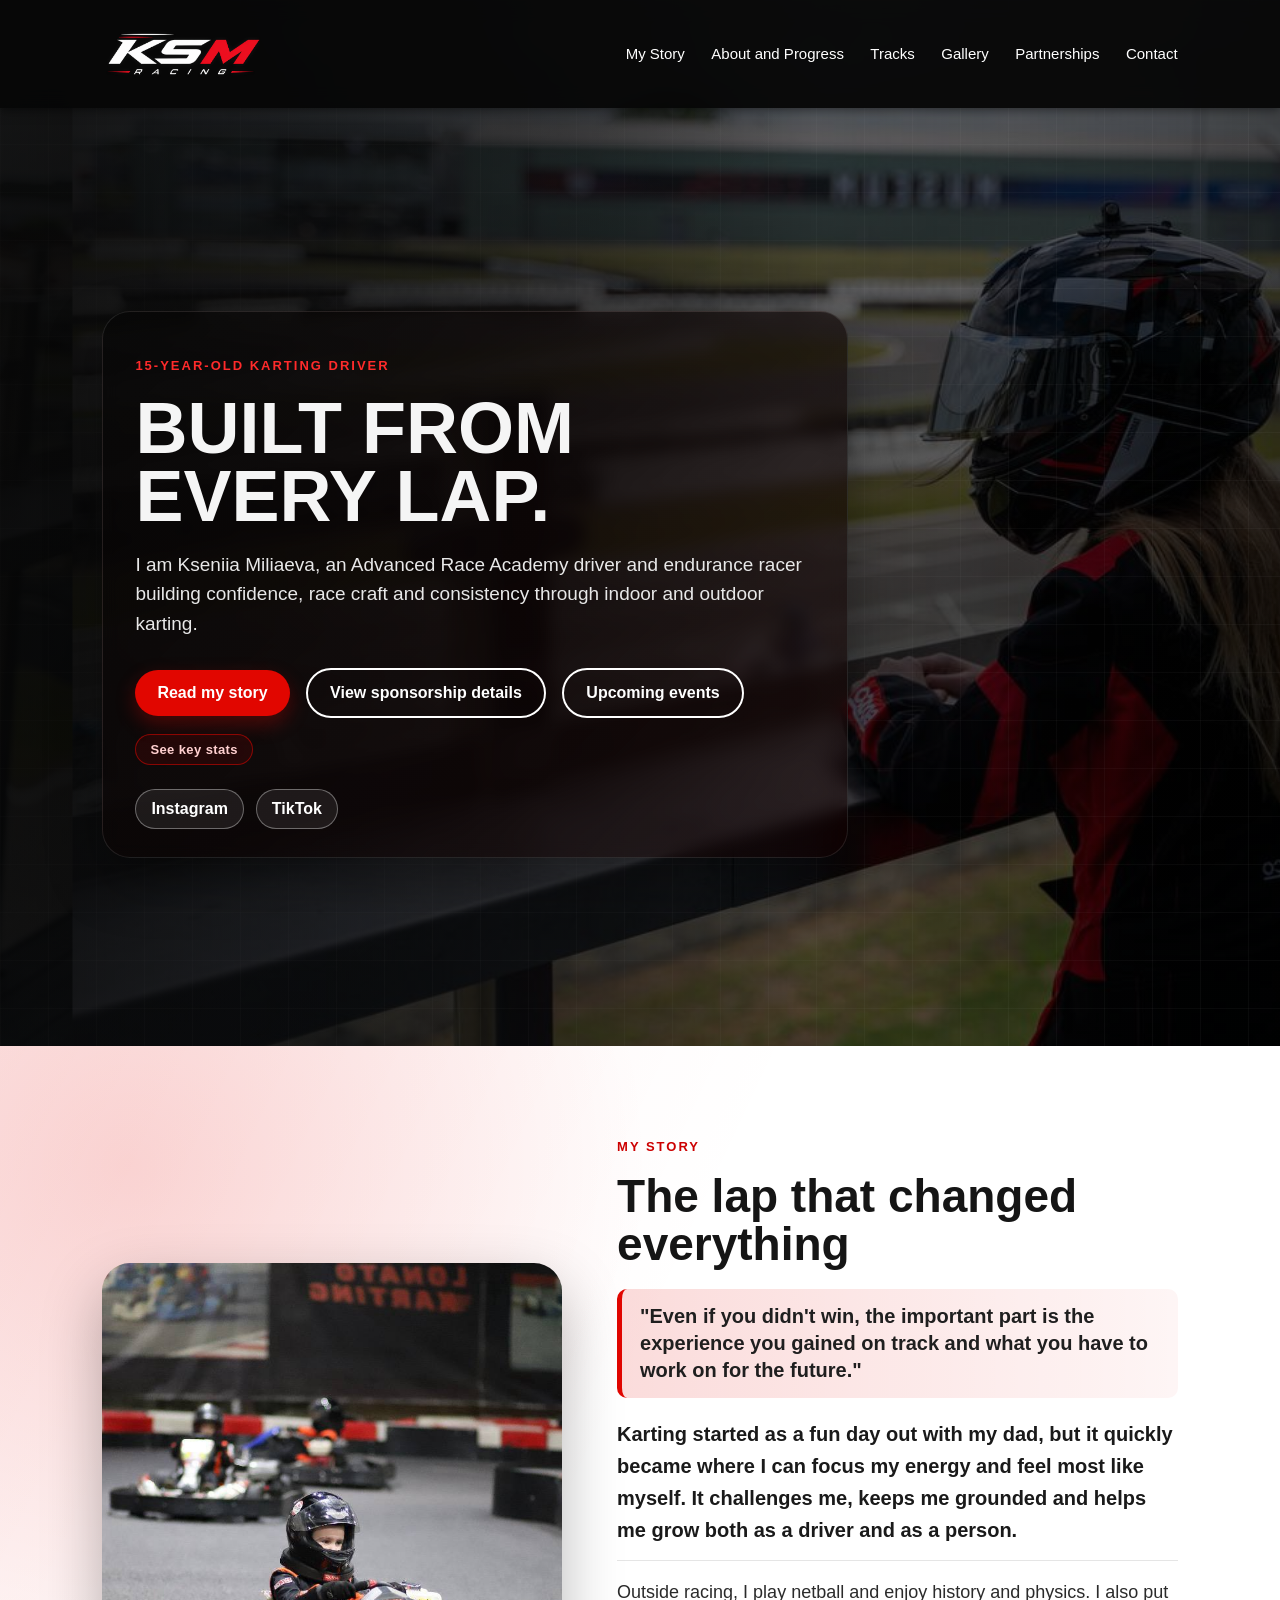
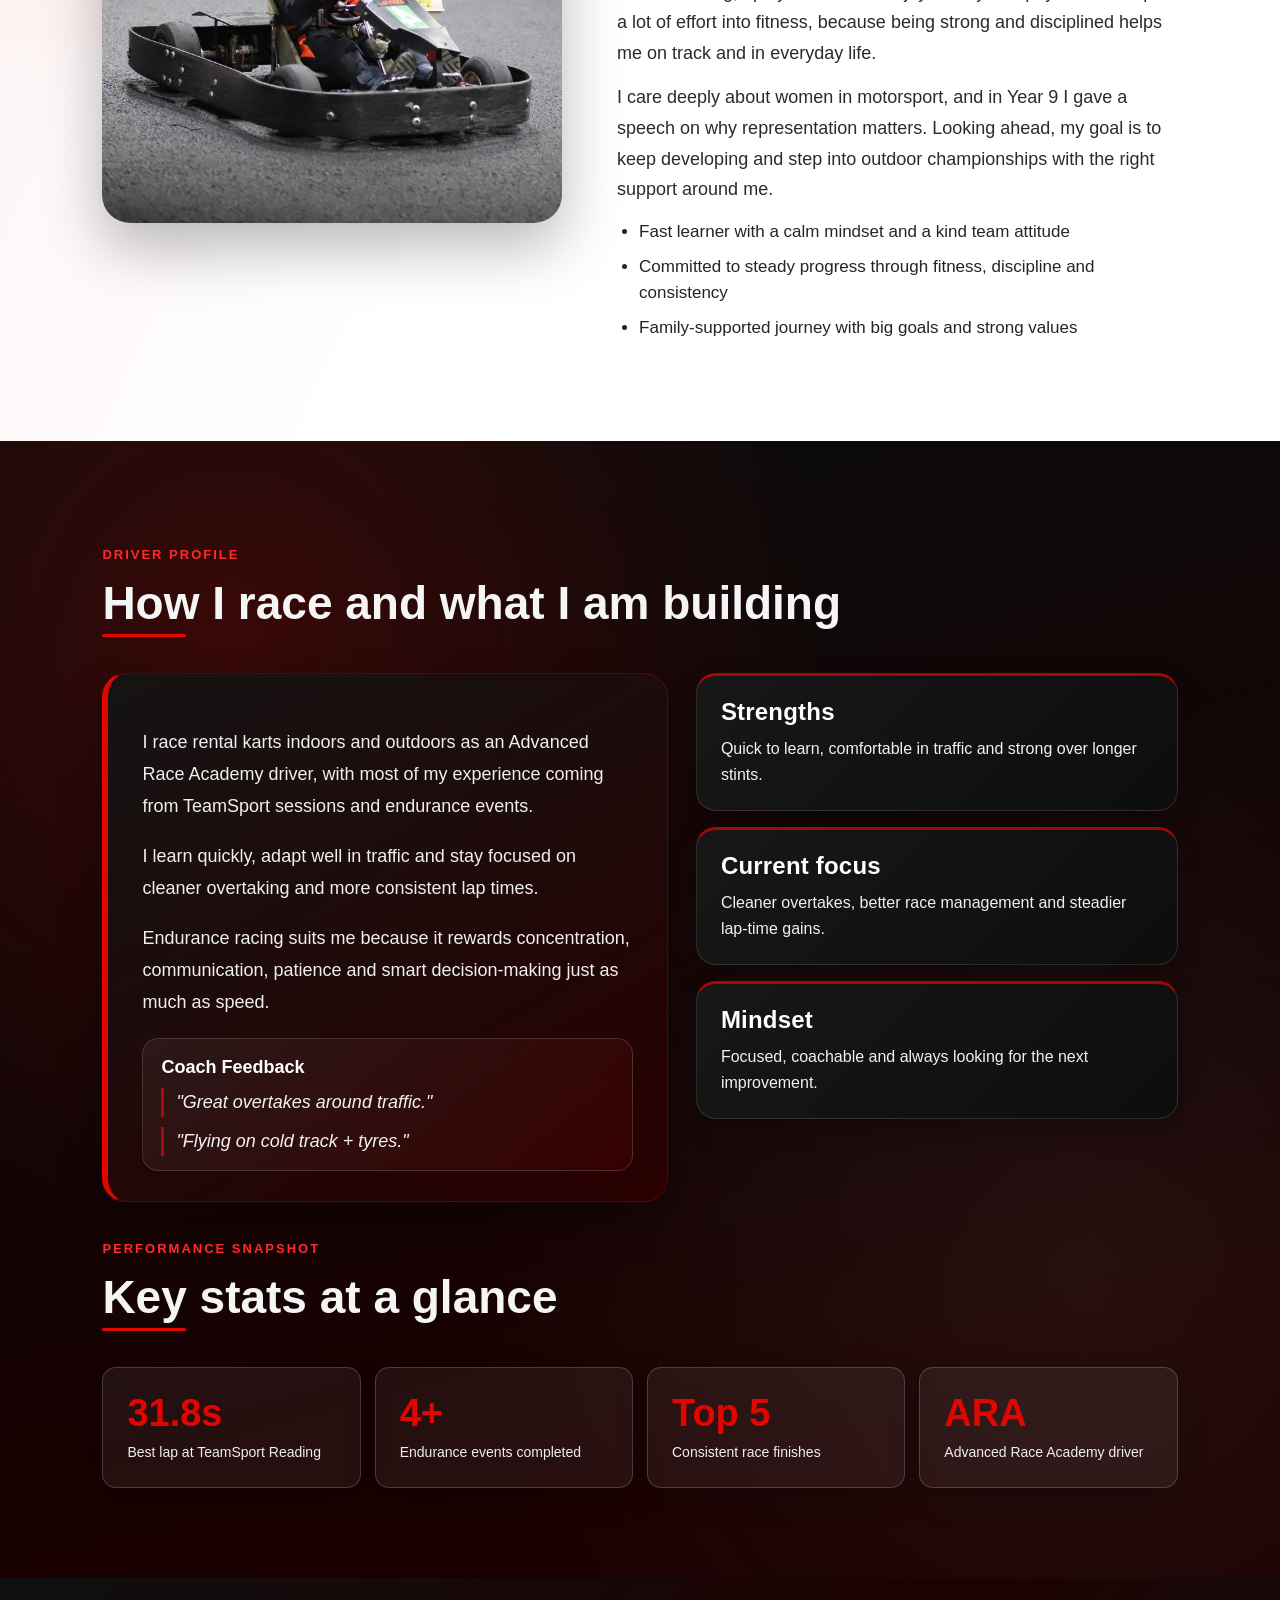
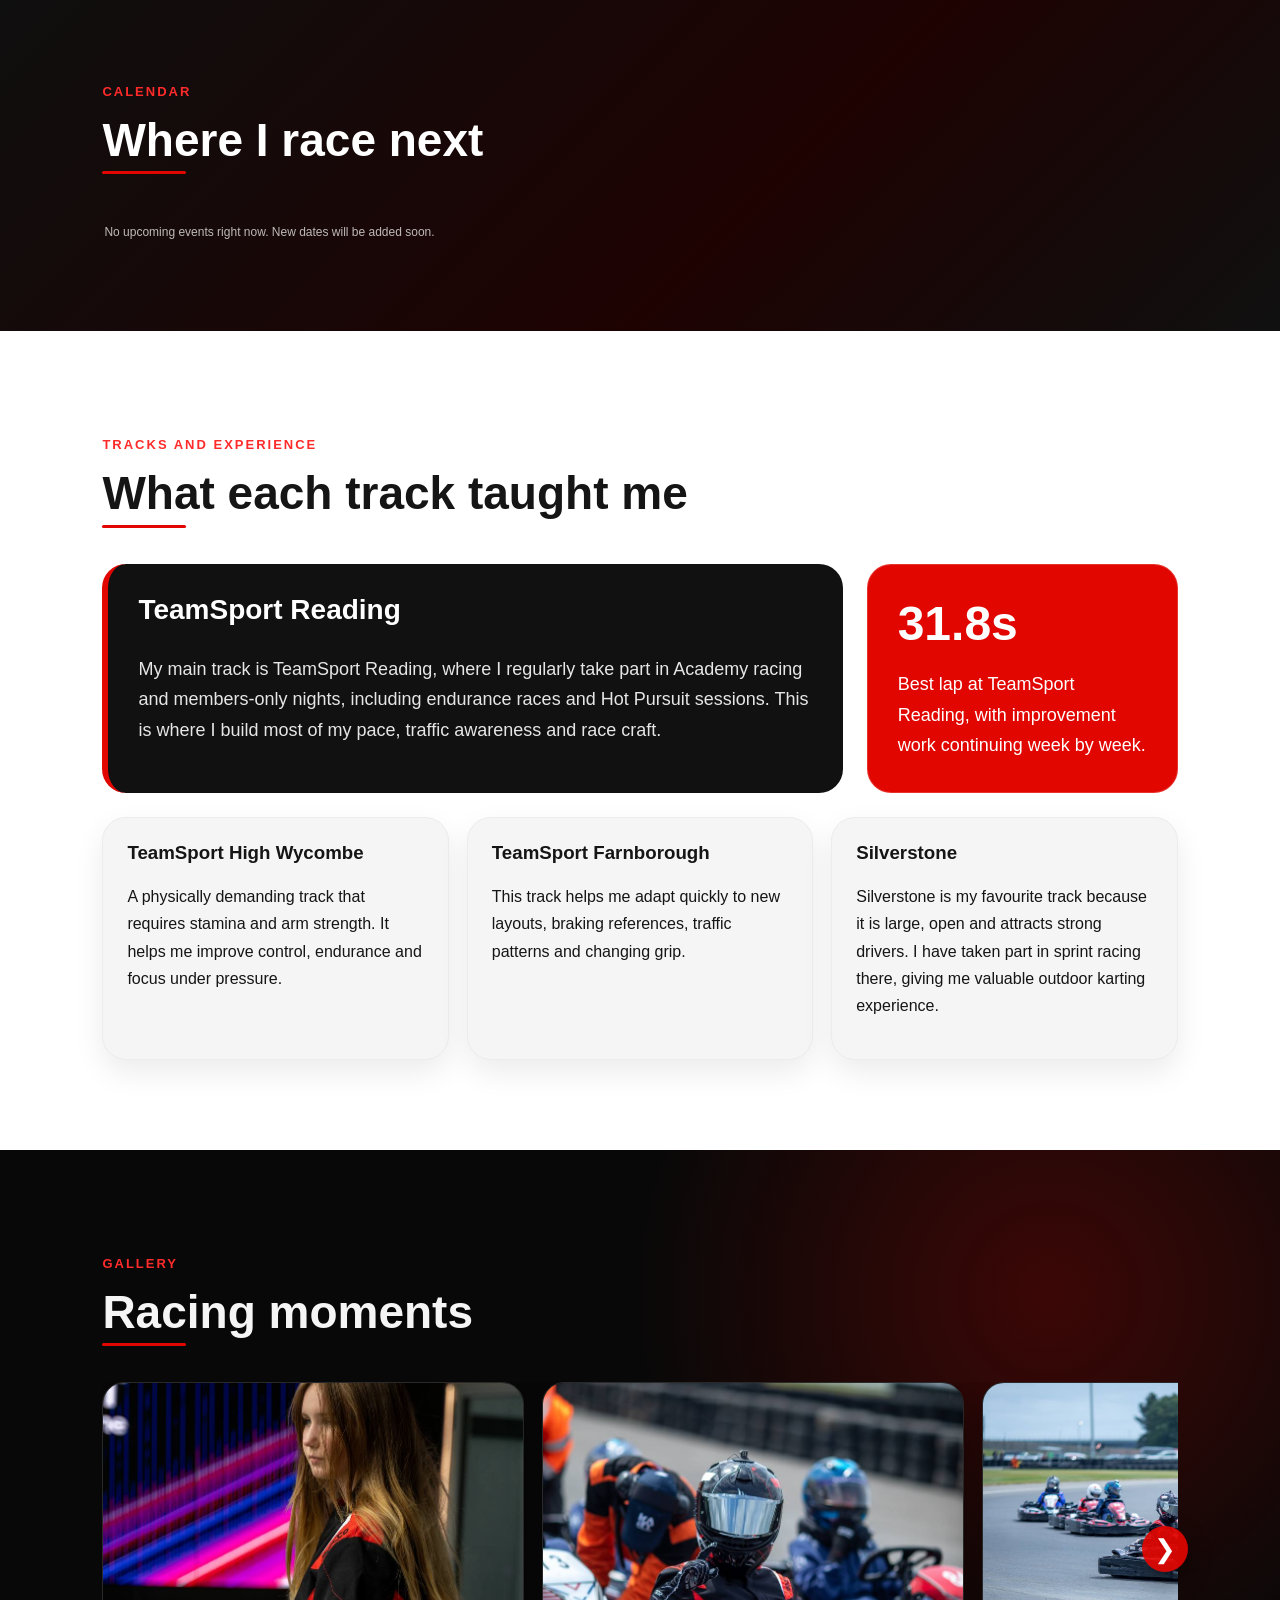
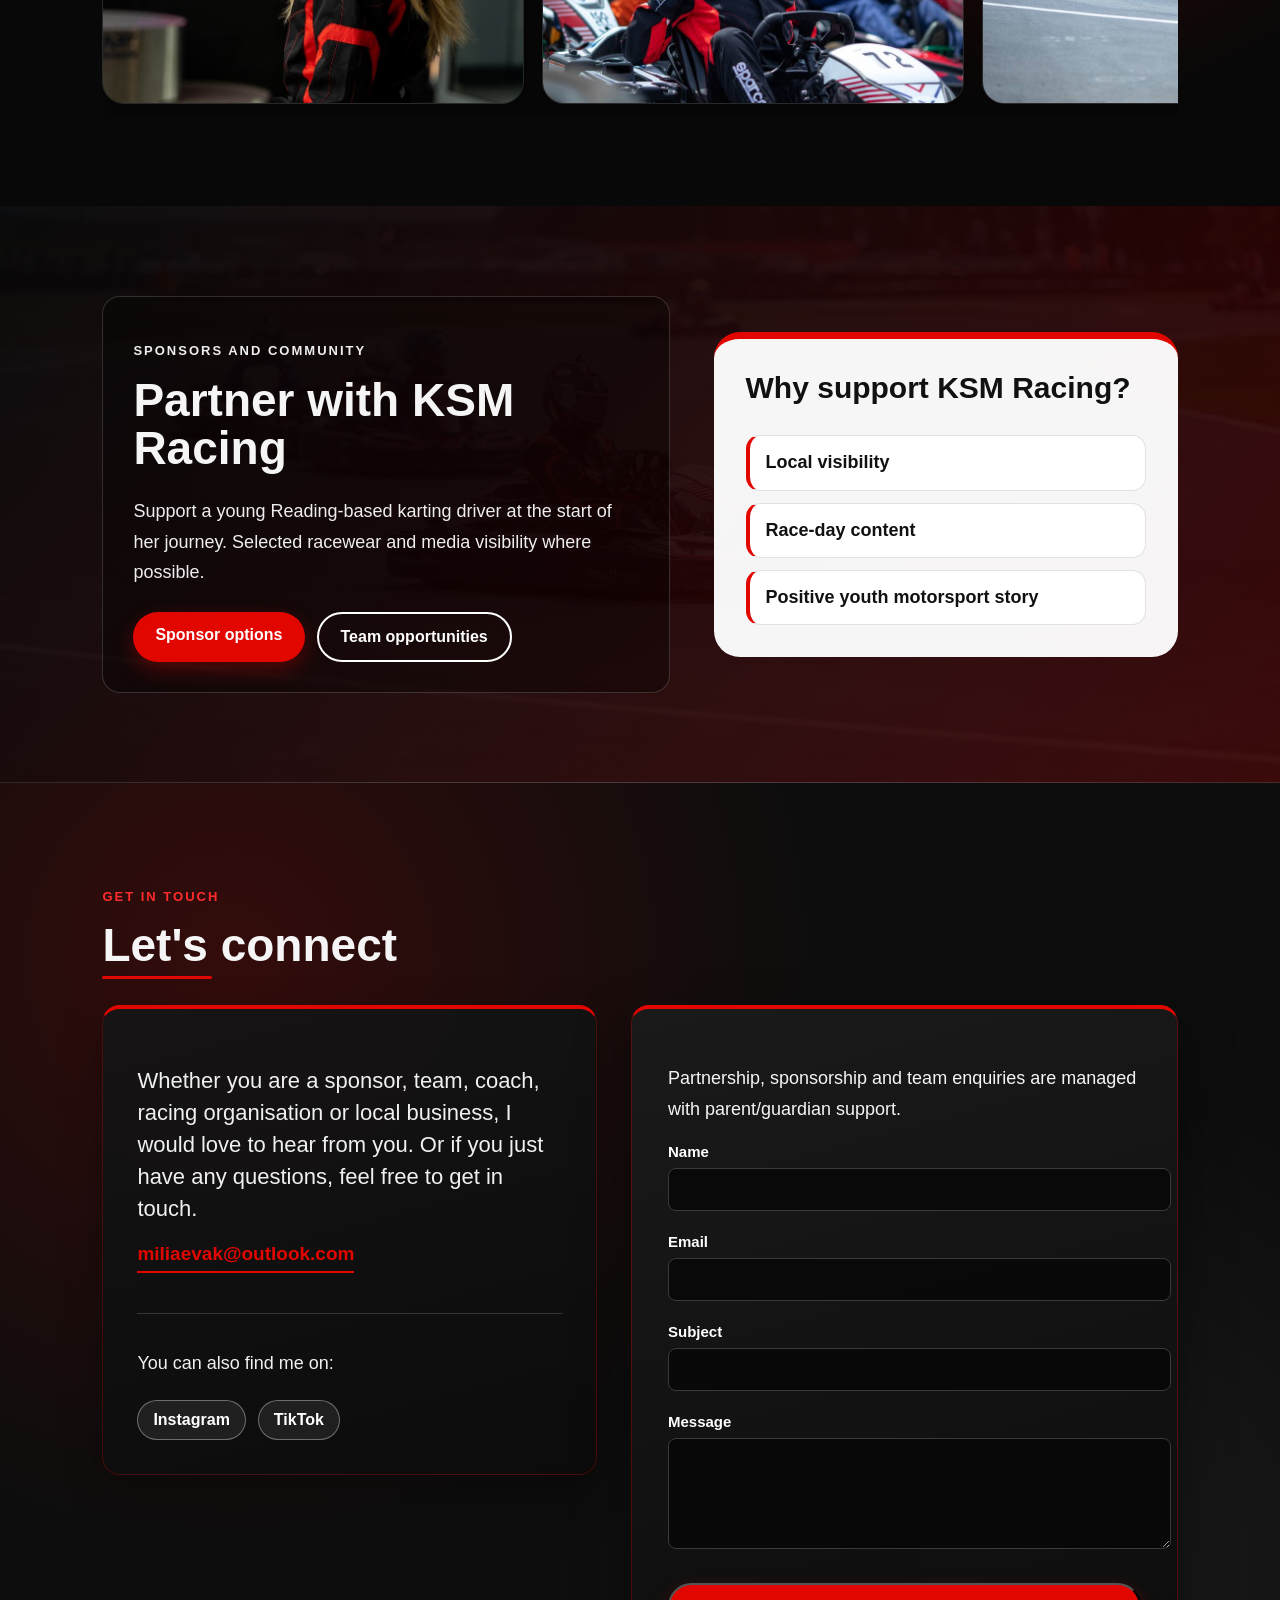
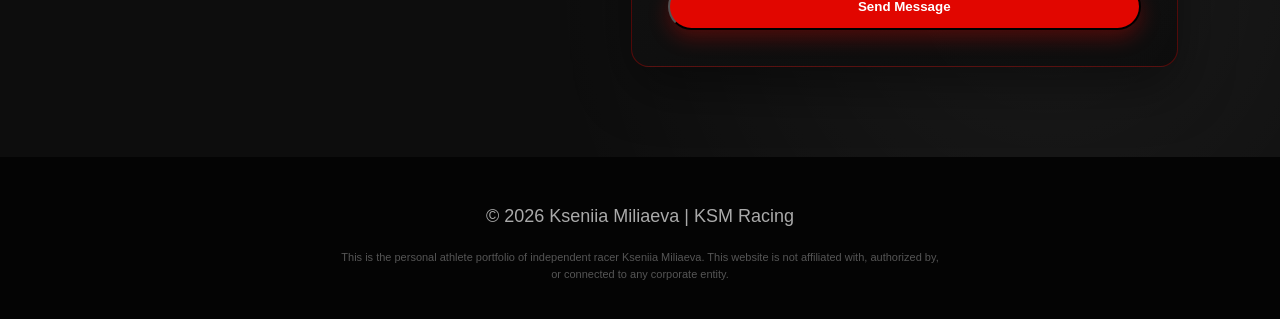
==== commit 2905774e: "Add local preview warning for contact form" ====
--- a/index.html
+++ b/index.html
@@ -385,6 +385,10 @@
           <p id="contact-success" class="form-success" hidden>
             Thank you for reaching out. Your message has been received, and I will get back to you as soon as possible.
           </p>
+
+          <p id="contact-local-warning" class="form-success" hidden>
+            Local file previews cannot submit this form. Open this site through a web server (for example, the live site URL) and try again.
+          </p>
         </form>
       </div>
     </section>
@@ -704,7 +708,20 @@
     // Contact form return URL and in-page success message
     const nextInput = document.getElementById("form-next");
     const successNotice = document.getElementById("contact-success");
+    const localWarning = document.getElementById("contact-local-warning");
     const contactForm = document.querySelector(".contact-form");
+
+    if (window.location.protocol === "file:") {
+      if (localWarning) {
+        localWarning.hidden = false;
+      }
+
+      if (contactForm) {
+        contactForm.addEventListener("submit", (event) => {
+          event.preventDefault();
+        });
+      }
+    }
 
     if (nextInput) {
       const baseUrl = window.location.href.split("#")[0].split("?")[0];
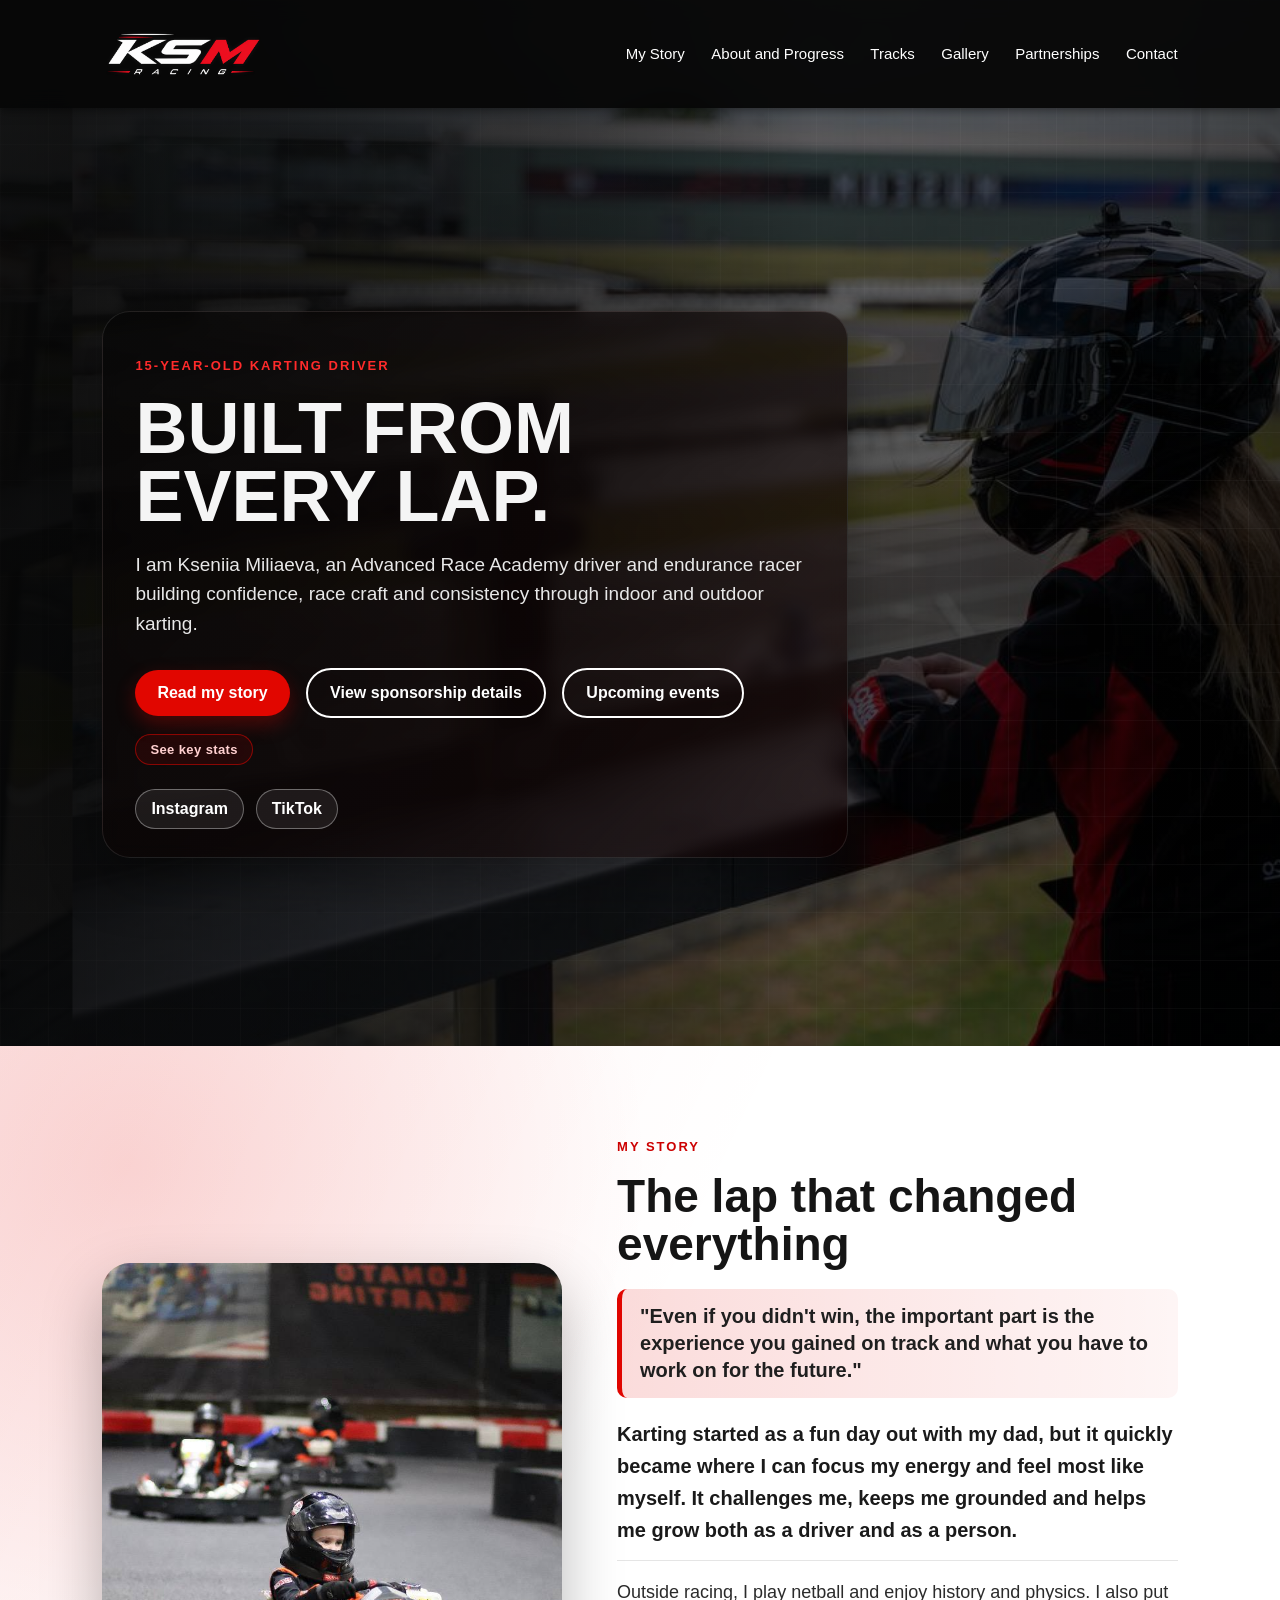
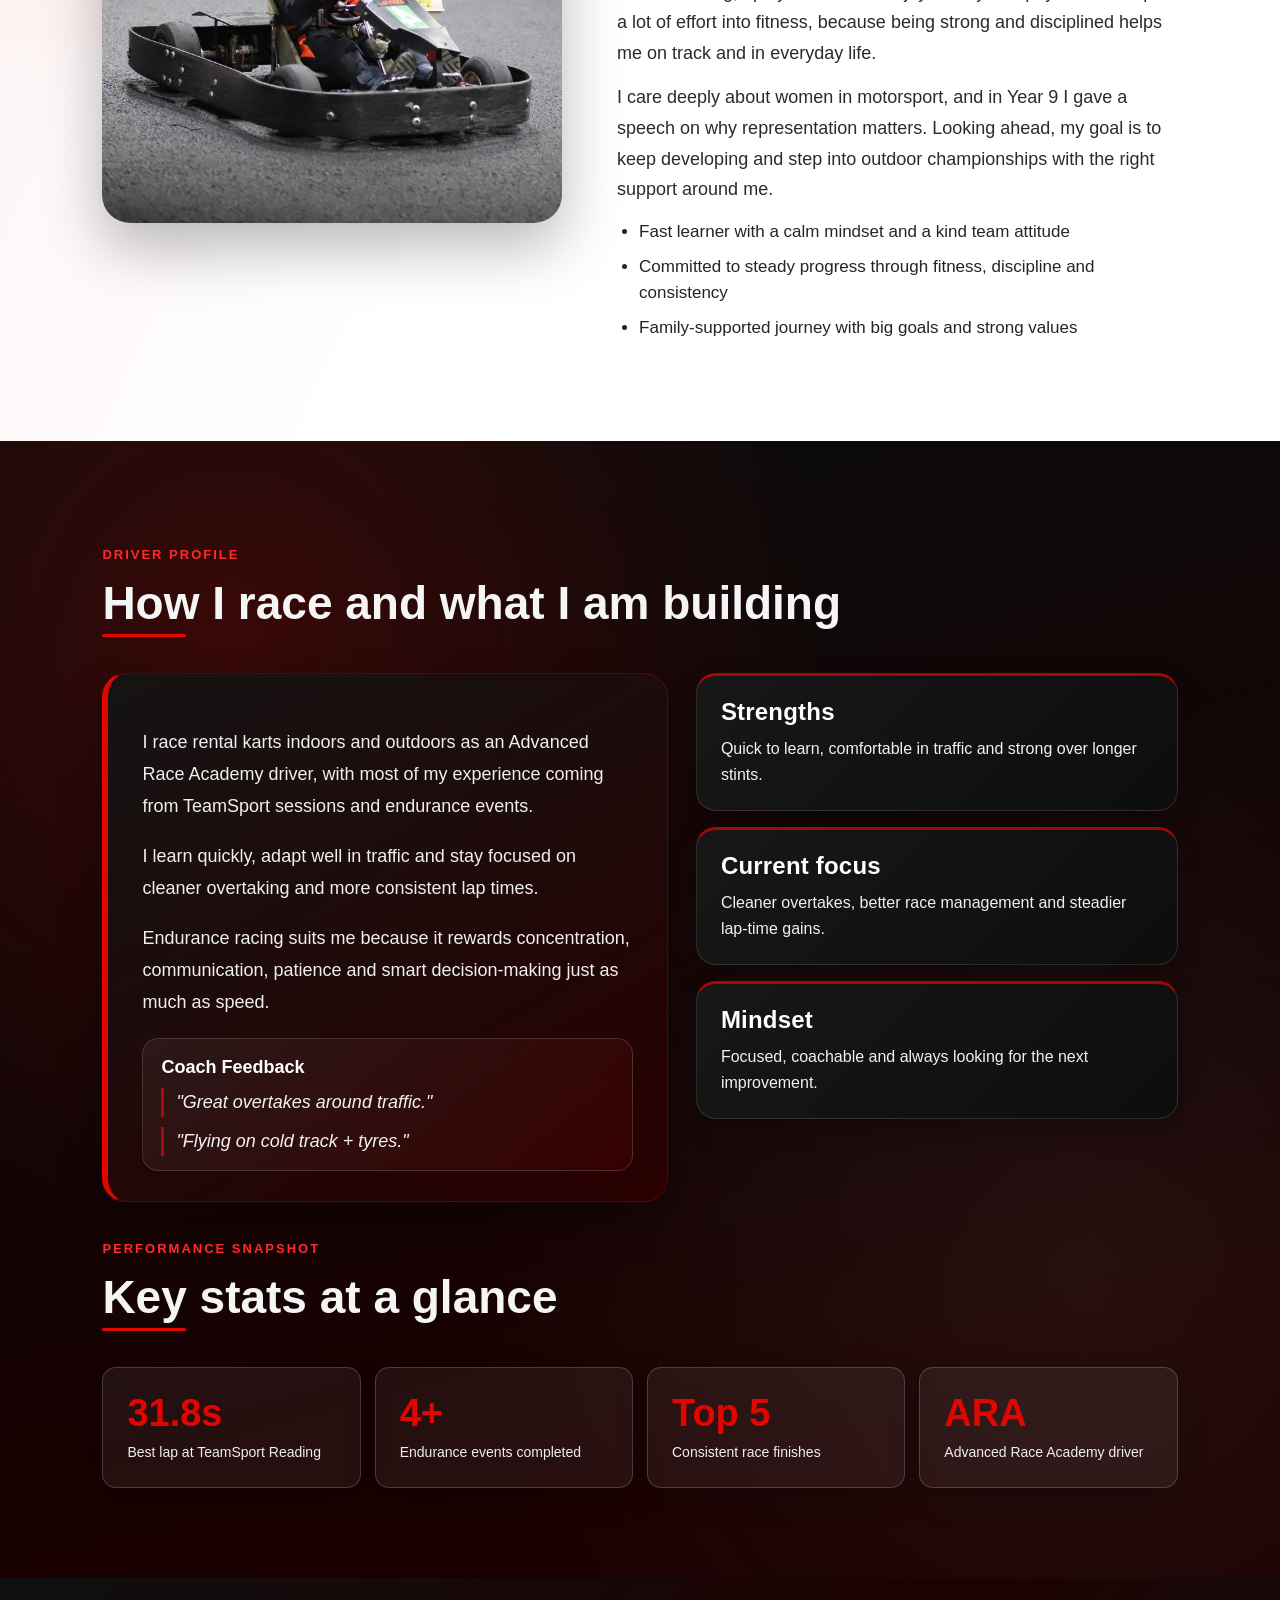
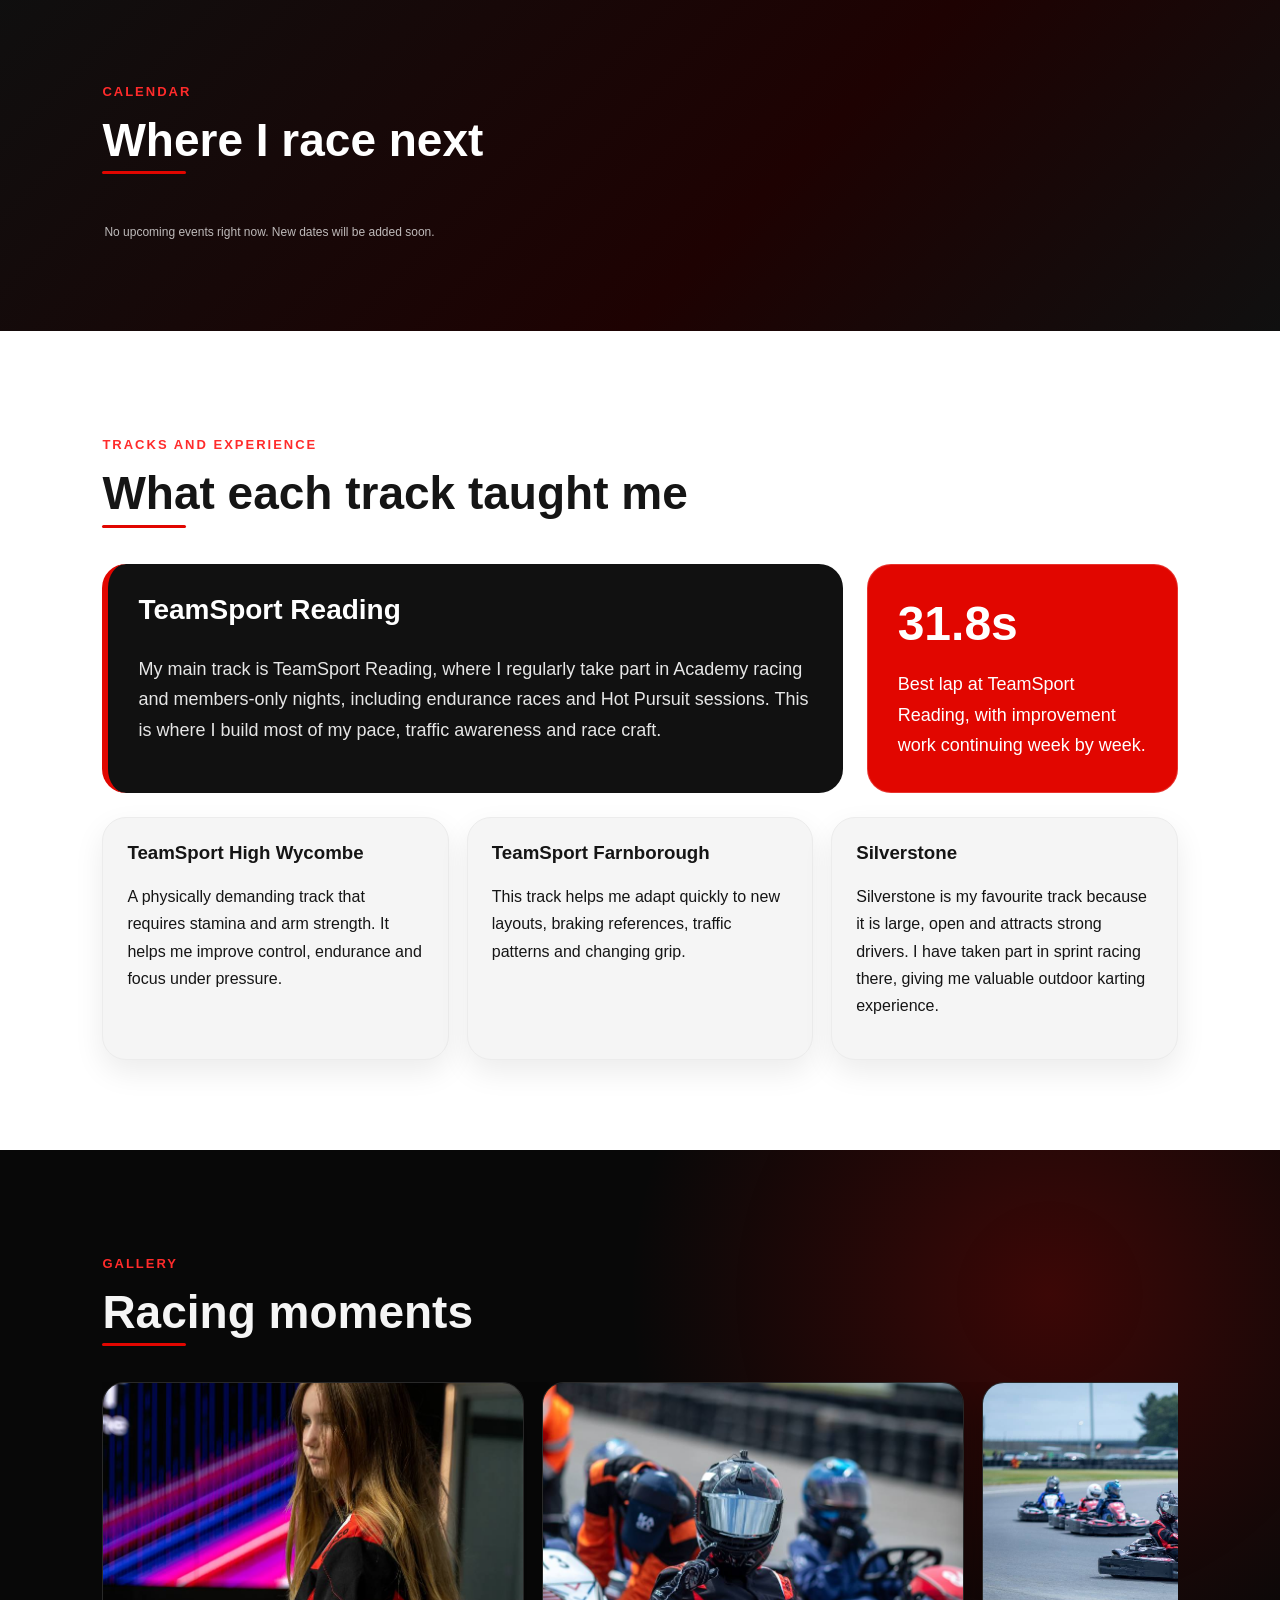
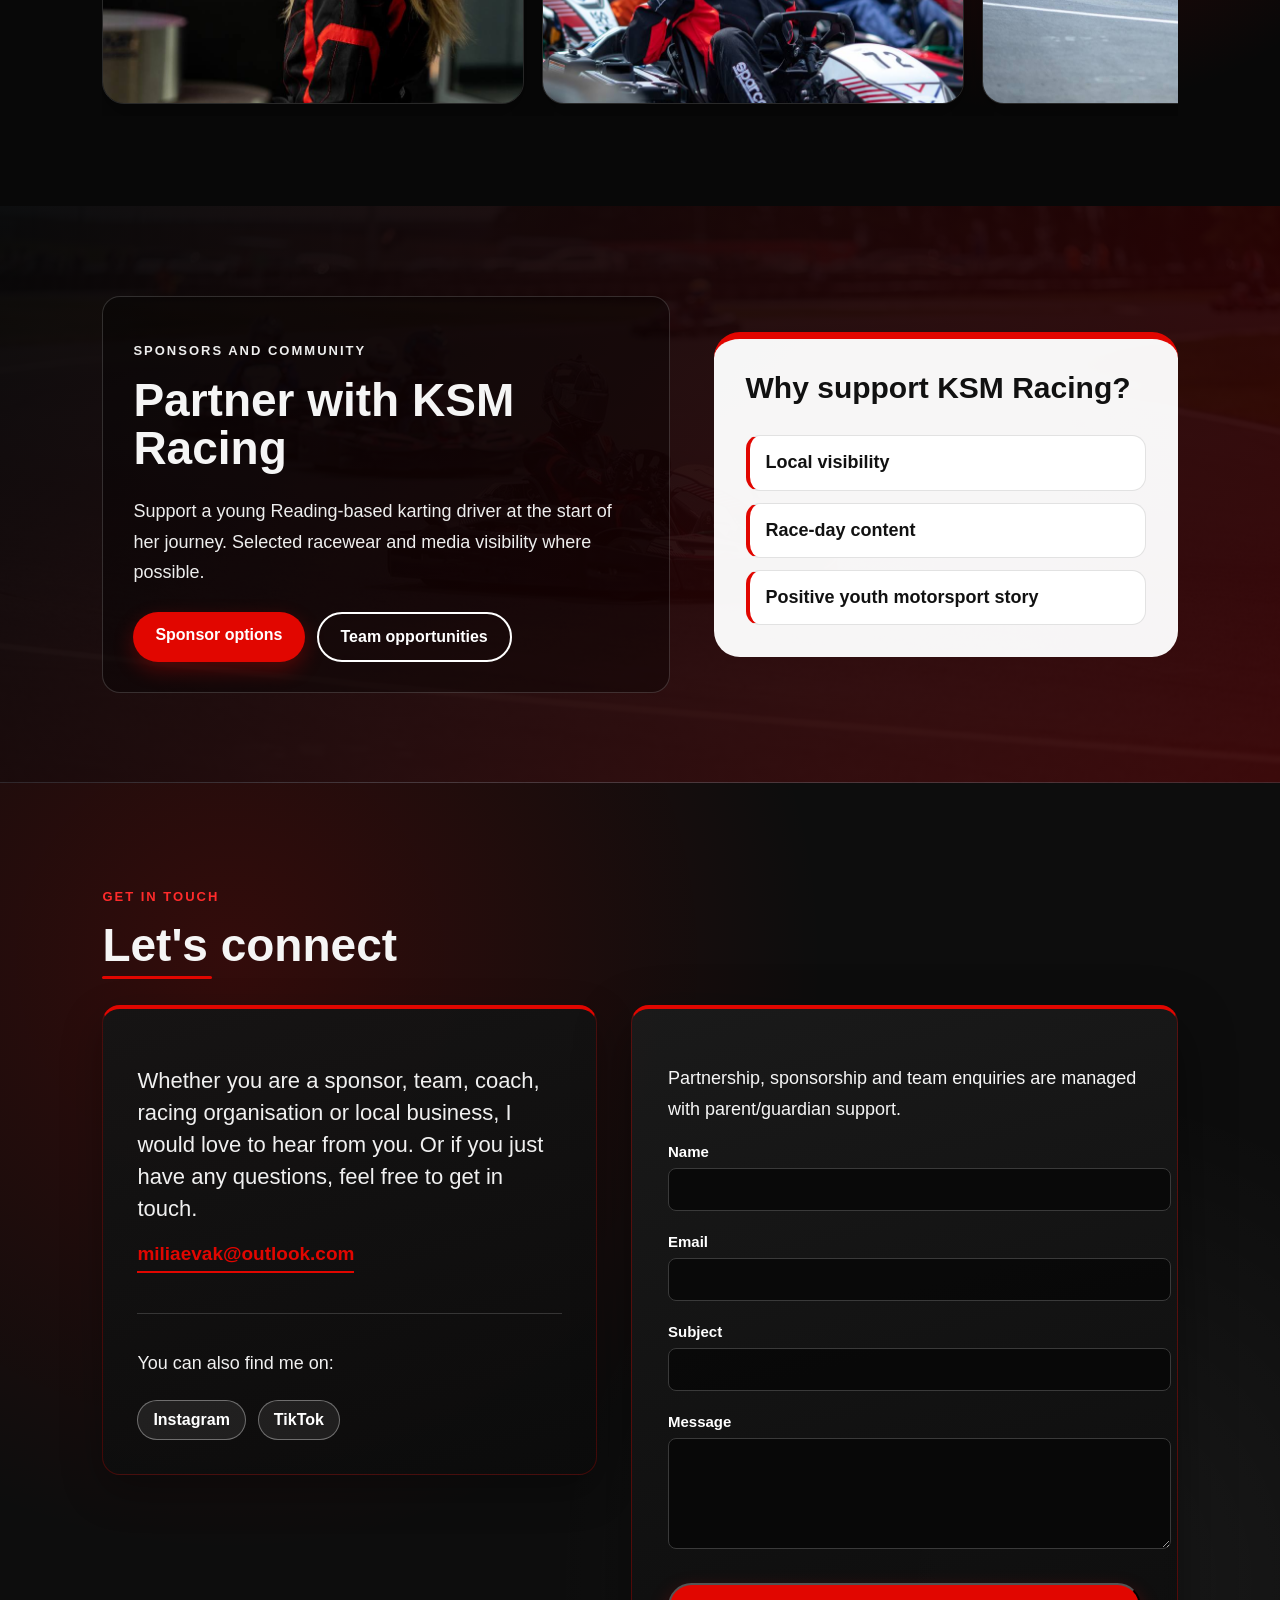
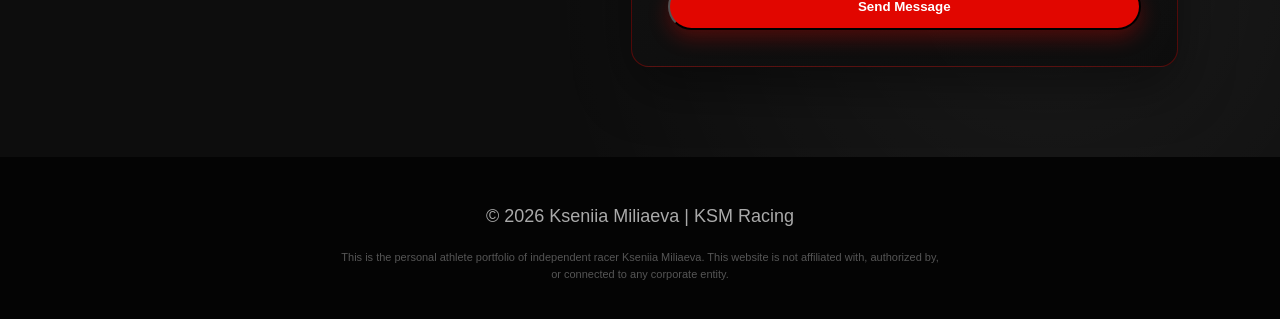
==== commit 369b3efb: "Switch contact form to Formspree provider flow" ====
--- a/index.html
+++ b/index.html
@@ -47,7 +47,7 @@
 
         <div class="hero-actions">
           <a href="#story" class="btn btn-red">Read my story</a>
-          <a href="/sponsorship.html" class="btn btn-outline">View sponsorship details</a>
+          <a href="#sponsors" class="btn btn-outline">View sponsorship details</a>
           <a href="#events" class="btn btn-outline">Upcoming events</a>
         </div>
 
@@ -353,12 +353,10 @@
           </div>
         </div>
 
-        <form class="contact-form" action="https://formsubmit.co/miliaevak@outlook.com" method="POST">
+        <form class="contact-form" action="https://formspree.io/f/your-form-id" method="POST" novalidate>
           <p>Partnership, sponsorship and team enquiries are managed with parent/guardian support.</p>
           <input type="hidden" name="_subject" value="New message from KSM Racing website">
-          <input type="hidden" name="_template" value="table">
-          <input type="hidden" id="form-next" name="_next" value="">
-          <input type="text" name="_honey" tabindex="-1" autocomplete="off" style="display:none;">
+          <input type="text" name="_gotcha" tabindex="-1" autocomplete="off" style="display:none;">
 
           <div class="form-group">
             <label for="name">Name</label>
@@ -384,10 +382,6 @@
 
           <p id="contact-success" class="form-success" hidden>
             Thank you for reaching out. Your message has been received, and I will get back to you as soon as possible.
-          </p>
-
-          <p id="contact-local-warning" class="form-success" hidden>
-            Local file previews cannot submit this form. Open this site through a web server (for example, the live site URL) and try again.
           </p>
         </form>
       </div>
@@ -705,40 +699,60 @@
       }
     }
 
-    // Contact form return URL and in-page success message
-    const nextInput = document.getElementById("form-next");
+    // Contact form submission via Formspree
     const successNotice = document.getElementById("contact-success");
-    const localWarning = document.getElementById("contact-local-warning");
     const contactForm = document.querySelector(".contact-form");
 
-    if (window.location.protocol === "file:") {
-      if (localWarning) {
-        localWarning.hidden = false;
-      }
-
-      if (contactForm) {
-        contactForm.addEventListener("submit", (event) => {
-          event.preventDefault();
-        });
-      }
-    }
-
-    if (nextInput) {
-      const baseUrl = window.location.href.split("#")[0].split("?")[0];
-      nextInput.value = baseUrl + "?sent=1#contact";
-    }
-
-    const params = new URLSearchParams(window.location.search);
-    if (params.get("sent") === "1" && successNotice) {
-      successNotice.hidden = false;
-
-      if (contactForm) {
-        contactForm.reset();
-      }
-
-      if (window.history.replaceState) {
-        window.history.replaceState({}, document.title, "/contact#contact");
-      }
+    if (contactForm) {
+      contactForm.addEventListener("submit", async (event) => {
+        event.preventDefault();
+
+        const name = (document.getElementById("name")?.value || "").trim();
+        const email = (document.getElementById("email")?.value || "").trim();
+        const subject = (document.getElementById("subject")?.value || "").trim();
+        const message = (document.getElementById("message")?.value || "").trim();
+
+        if (!name || !email || !subject || !message) {
+          return;
+        }
+
+        const endpoint = contactForm.getAttribute("action") || "";
+        if (endpoint.includes("your-form-id")) {
+          if (successNotice) {
+            successNotice.textContent = "Form endpoint is not configured yet. Replace your-form-id with your Formspree form ID.";
+            successNotice.hidden = false;
+          }
+          return;
+        }
+
+        const formData = new FormData(contactForm);
+
+        try {
+          const response = await fetch(endpoint, {
+            method: "POST",
+            body: formData,
+            headers: {
+              Accept: "application/json"
+            }
+          });
+
+          if (!response.ok) {
+            throw new Error("Form submit failed");
+          }
+
+          contactForm.reset();
+
+          if (successNotice) {
+            successNotice.textContent = "Thank you for reaching out. Your message has been received, and I will get back to you as soon as possible.";
+            successNotice.hidden = false;
+          }
+        } catch (error) {
+          if (successNotice) {
+            successNotice.textContent = "Something went wrong while sending your message. Please email me directly at miliaevak@outlook.com.";
+            successNotice.hidden = false;
+          }
+        }
+      });
     }
 
   </script>
